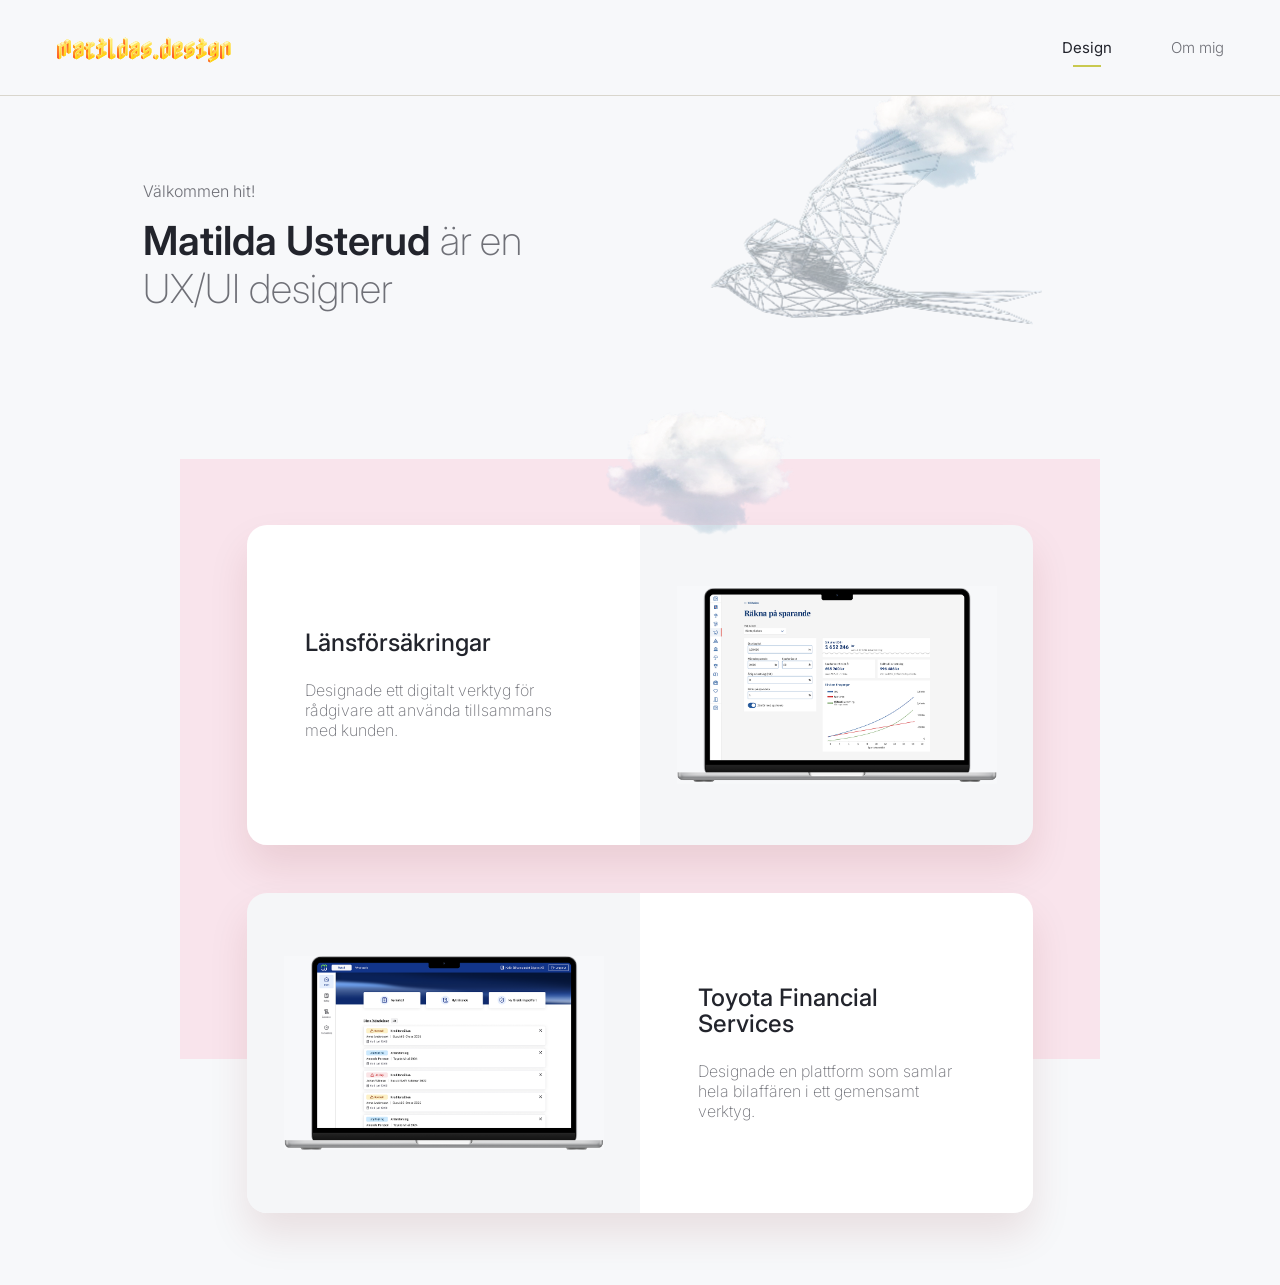
==== index.html @ e9df842f "Ensure consistent logo color in Safari" ====
<!doctype html>
<html lang="sv">
  <head>
    <meta charset="utf-8">
    <meta name="viewport" content="width=device-width, initial-scale=1">
    <title>matildas.design | Portfolio</title>
    <meta name="description" content="Portfolio for Matilda Usterud, produkt designer och obotligt pysslare.">
    <link rel="preconnect" href="https://fonts.googleapis.com">
    <link rel="preconnect" href="https://fonts.gstatic.com" crossorigin>
    <link href="https://fonts.googleapis.com/css2?family=Inter:wght@200;300;400;500;600&family=Nabla&display=swap" rel="stylesheet">
    <link rel="stylesheet" href="styles.css?v=logo-c9c94f-2">
    <script>
      const appleMobile = /iPad|iPhone|iPod/.test(navigator.userAgent);
      const safari = /Safari/.test(navigator.userAgent) && !/(Chrome|Chromium|CriOS|Edg|OPiOS|FxiOS|Android)/.test(navigator.userAgent);
      if (appleMobile || safari) document.documentElement.classList.add("use-bird-fallback");
    </script>
  </head>
  <body>
    <header class="site-header">
      <a class="wordmark" href="index.html" aria-label="matildas.design startsida">matildas.design</a>
      <nav class="site-nav" aria-label="Huvudnavigation">
        <a class="nav-design is-active" href="index.html">Design</a>
        <a class="nav-about" href="om-mig.html">Om mig</a>
      </nav>
    </header>

    <main id="top">
      <section class="hero" aria-labelledby="hero-title">
        <div class="hero-copy">
          <p>Välkommen hit!</p>
          <h1 id="hero-title"><strong>Matilda Usterud</strong> <span>är en<br>UX/UI designer</span></h1>
        </div>

        <div class="hero-portrait hero-bird" aria-label="Animerad flygande wireframe-fågel">
          <img class="hero-bird-cloud" src="assets/cloud.png" alt="" aria-hidden="true">
          <img class="hero-bird-cloud hero-bird-cloud-tertiary" src="assets/cloud.png" alt="" aria-hidden="true">
          <video class="hero-bird-video" autoplay muted loop playsinline preload="auto" aria-hidden="true">
            <source src="assets/video/wireframe-bird-transparent.webm?v=10" type="video/webm">
          </video>
          <canvas class="hero-bird-safari-canvas" width="480" height="270" aria-hidden="true"></canvas>
        </div>
      </section>

      <section class="design" id="design" aria-label="Designcase">
        <div class="design-backdrop" aria-hidden="true"></div>
        <img class="design-cloud-secondary" src="assets/cloud.png" alt="" aria-hidden="true">

        <a class="project-card" href="lansforsakringar.html" aria-label="Öppna case: Länsförsäkringar">
          <div class="project-copy">
            <h2>Länsförsäkringar</h2>
            <p>Designade ett digitalt verktyg för rådgivare att använda tillsammans med kunden.</p>
          </div>
          <div class="project-media">
            <img src="assets/lf-laptop-3x.png" alt="Laptop med gränssnitt för Länsförsäkringar">
          </div>
        </a>

        <a class="project-card project-card-reverse" href="toyota-financial-services.html" aria-label="Öppna case: Toyota Financial Services">
          <div class="project-media">
            <img src="assets/toyota-laptop-3x.png" alt="Laptop med gränssnitt för Toyota Financial Services">
          </div>
          <div class="project-copy">
            <h2>Toyota Financial Services</h2>
            <p>Designade en plattform som samlar hela bilaffären i ett gemensamt verktyg.</p>
          </div>
        </a>
      </section>

    </main>

    <script>
      if (document.documentElement.classList.contains("use-bird-fallback")) {
        const video = document.querySelector(".hero-bird-video");
        const canvas = document.querySelector(".hero-bird-safari-canvas");
        const context = canvas.getContext("2d", { willReadFrequently: true });
        let started = false;

        const resizeCanvas = () => {
          const pixelRatio = Math.min(window.devicePixelRatio || 1, 2);
          const width = Math.round(canvas.clientWidth * pixelRatio);
          const height = Math.round(canvas.clientHeight * pixelRatio);

          if (canvas.width !== width || canvas.height !== height) {
            canvas.width = width;
            canvas.height = height;
          }

          context.imageSmoothingEnabled = true;
          context.imageSmoothingQuality = "high";
        };

        resizeCanvas();
        new ResizeObserver(resizeCanvas).observe(canvas);

        const renderBird = () => {
          if (video.readyState >= 2) {
            context.clearRect(0, 0, canvas.width, canvas.height);
            context.drawImage(video, 0, 0, canvas.width, canvas.height);
            const frame = context.getImageData(0, 0, canvas.width, canvas.height);
            const pixels = frame.data;

            for (let index = 0; index < pixels.length; index += 4) {
              const brightness = Math.max(pixels[index], pixels[index + 1], pixels[index + 2]);
              const keyedAlpha = Math.max(0, Math.min(255, (brightness - 145) * 4));
              pixels[index + 3] = Math.min(pixels[index + 3], keyedAlpha);
            }

            context.putImageData(frame, 0, 0);
          }

          if ("requestVideoFrameCallback" in video) {
            video.requestVideoFrameCallback(renderBird);
          } else {
            requestAnimationFrame(renderBird);
          }
        };

        const startBird = () => {
          if (started) return;
          started = true;
          video.play().catch(() => {});
          renderBird();
        };

        if (video.readyState >= 2) {
          startBird();
        } else {
          video.addEventListener("loadeddata", startBird, { once: true });
        }
      }
    </script>

  </body>
</html>
---- styles.css ----
:root {
  --background: #f7f8fa;
  --text: #22242c;
  --muted: #6f7077;
  --accent: #c9c94f;
  --blue: #dee5fa;
  --warm: #d9d6cd;
  --surface: #ffffff;
  --panel: #f9e4ec;
  --soft: #f5f6f8;
  --line: #d9d6cd;
  --shadow: 0 22px 40px rgba(109, 5, 0, 0.1);
}

@font-palette-values --logo {
  font-family: "Nabla";
  override-colors:
    0 #c9c94f,
    1 #c9c94f,
    2 #c9c94f,
    3 #c9c94f,
    4 #c9c94f,
    5 #c9c94f,
    6 #c9c94f,
    7 #c9c94f,
    8 #c9c94f,
    9 #c9c94f;
}

* {
  box-sizing: border-box;
}

html {
  scroll-behavior: smooth;
}

body {
  margin: 0;
  overflow-x: clip;
  background: var(--background);
  color: var(--text);
  font-family: Inter, ui-sans-serif, system-ui, -apple-system, BlinkMacSystemFont, "Segoe UI", sans-serif;
}

a {
  color: inherit;
  text-decoration: none;
}

img {
  display: block;
  max-width: 100%;
}

.site-header {
  position: sticky;
  top: 0;
  z-index: 10;
  display: flex;
  height: 96px;
  min-height: 96px;
  align-items: center;
  justify-content: space-between;
  gap: 32px;
  padding: 26px clamp(24px, 4.4vw, 70px);
  border-bottom: 1px solid var(--line);
  background: var(--background);
}

.wordmark {
  color: #c9c94f;
  -webkit-text-fill-color: #c9c94f;
  display: inline-flex;
  align-items: center;
  font-family: "Nabla", system-ui, sans-serif;
  font-size: 24px;
  font-palette: monochrome;
  line-height: 40px;
  white-space: nowrap;
}

.site-nav {
  display: flex;
  align-items: center;
  gap: clamp(28px, 4.6vw, 70px);
  color: var(--muted);
  font-size: 15px;
  font-weight: 300;
}

.site-nav a {
  position: relative;
  padding: 12px 0;
}

.site-nav a.is-active {
  color: #22242c;
  font-weight: 400;
}

.site-nav a.is-active::after {
  position: absolute;
  right: 22%;
  bottom: 2px;
  left: 22%;
  height: 2px;
  background: var(--accent);
  content: "";
}

.hero {
  position: relative;
  z-index: 2;
  display: grid;
  width: min(calc(100% - 110px), 995px);
  min-height: 461px;
  grid-template-columns: 435px 480px;
  gap: 80px;
  align-items: start;
  justify-content: center;
  margin: 0 auto;
  padding: 0;
}

.hero-copy {
  padding-top: 85px;
}

.hero-copy p {
  margin: 0 0 16px;
  color: var(--muted);
  font-size: 16px;
  font-weight: 300;
}

.hero h1 {
  max-width: 488px;
  margin: 0;
  color: var(--muted);
  font-size: 40px;
  font-weight: 300;
  letter-spacing: 0;
  line-height: 48px;
}

.hero h1 strong {
  color: #22242c;
  font-weight: 600;
}

.hero h1 span {
  font-weight: 200;
}

.hero-portrait {
  position: relative;
  z-index: 3;
  width: 370px;
  height: 461px;
  align-self: start;
  justify-self: end;
  background: transparent;
  overflow: visible;
  transform: translateY(12px);
}

.hero-portrait::before {
  position: absolute;
  right: max(180px, calc((100% - 1076px) / 2));
  bottom: 0;
  width: 350px;
  height: 405px;
  background: var(--blue);
  content: "";
}

.hero-portrait img {
  position: absolute;
  z-index: 1;
  right: 0;
  bottom: 0;
  width: 370px;
  max-width: none;
  transform: none;
  image-rendering: auto;
}

.hero-portrait .hero-sparkle-gif {
  position: absolute;
  z-index: 2;
  top: 8px;
  right: -34px;
  bottom: auto;
  left: auto;
  width: 118px;
  height: 118px;
  object-fit: contain;
  pointer-events: none;
}

.hero-bird {
  width: 480px;
  height: 270px;
  align-self: start;
  justify-self: end;
  margin-top: 60px;
  overflow: visible;
  transform: none;
}

.hero-bird::before {
  content: none;
}

.hero-portrait .hero-bird-cloud {
  position: absolute;
  z-index: 2;
  top: -72px;
  right: 68px;
  bottom: auto;
  width: 260px;
  max-width: none;
  opacity: 1;
  transform: translate(2px, -48px) scale(0.91);
  transform-origin: center;
  pointer-events: none;
}

.hero-portrait .hero-bird-cloud-tertiary {
  top: -8px;
  right: 245px;
  width: 180px;
  opacity: 0.88;
  transform: translate(-96px, 250px) scale(1.52);
}

.hero-bird-video {
  position: absolute;
  z-index: 1;
  inset: 0;
  display: block;
  width: 100%;
  height: 100%;
  object-fit: contain;
  filter: contrast(1.08);
  transform: translate(-47px, 2px) scale(1.21);
  transform-origin: center;
  pointer-events: none;
}

.use-bird-fallback .hero-bird-video {
  opacity: 0;
}

.hero-bird-safari-canvas {
  position: absolute;
  z-index: 1;
  inset: 0;
  display: none;
  width: 100%;
  height: 100%;
  object-fit: contain;
  image-rendering: auto;
  transform: translate(-47px, 2px) scale(1.21);
  transform-origin: center;
  pointer-events: none;
}

.use-bird-fallback .hero-bird-safari-canvas {
  display: block;
}

.design {
  position: relative;
  z-index: 1;
  display: grid;
  gap: 48px;
  justify-items: center;
  margin-top: -98px;
  padding: 66px clamp(20px, 8vw, 120px) 72px;
  overflow: hidden;
}

.design-backdrop {
  position: absolute;
  z-index: 0;
  top: 0;
  width: min(calc(100% - 360px), 1076px);
  height: 600px;
  background: var(--panel);
}

.design-cloud-secondary {
  position: absolute;
  z-index: 2;
  top: -76px;
  right: 0;
  width: 378px;
  max-width: none;
  opacity: 1;
  transform: scaleX(-1);
  transform-origin: right center;
  pointer-events: none;
}

.project-card {
  position: relative;
  z-index: 1;
  display: grid;
  width: min(100%, 786px);
  height: 320px;
  min-height: 320px;
  grid-template-columns: 1fr 1fr;
  overflow: hidden;
  border-radius: 20px;
  background: linear-gradient(90deg, var(--surface) 0 50%, var(--soft) 50% 100%);
  box-shadow: var(--shadow);
}

.project-card-reverse {
  background: linear-gradient(90deg, var(--soft) 0 50%, var(--surface) 50% 100%);
}

.project-copy {
  display: grid;
  align-content: center;
  padding: clamp(36px, 5vw, 58px);
}

.project-copy h2 {
  margin: 0 0 24px;
  color: var(--text);
  font-size: 24px;
  font-weight: 500;
  letter-spacing: 0;
  line-height: 1.08;
}

.project-copy p {
  max-width: 365px;
  margin: 0;
  color: var(--muted);
  font-size: 16px;
  font-weight: 200;
  line-height: 20px;
}

.project-media {
  display: grid;
  place-items: center;
  padding: 24px;
}

.project-media img {
  width: min(100%, 320px);
  image-rendering: auto;
}

.project-card-reverse .project-media img {
  width: min(100%, 320px);
}

.about {
  display: grid;
  justify-items: center;
  padding: 40px clamp(20px, 8vw, 120px) 64px;
}

.about-visual {
  position: relative;
  z-index: 2;
  width: min(100%, 548px);
  height: 417px;
  overflow: hidden;
  background: var(--blue);
  isolation: isolate;
}

.about-pattern {
  position: absolute;
  z-index: 1;
  inset: 0;
  width: 100%;
  height: 100%;
  object-fit: cover;
  opacity: 1;
}

.about-person {
  position: absolute;
  z-index: 2;
  right: -30px;
  bottom: 0;
  width: 335px;
  max-width: none;
}

.about-panel {
  width: min(calc(100% - 40px), 1076px);
  margin-top: -126px;
  padding: 158px 0 70px;
  background: var(--panel);
}

.about-panel h1 {
  width: min(100% - 48px, 548px);
  margin: 0 auto 64px;
  color: #22242c;
  font-size: 36px;
  font-weight: 300;
  line-height: 44px;
  text-align: center;
}

.about-list {
  display: grid;
  width: min(100% - 48px, 548px);
  min-height: 593px;
  gap: 44px;
  margin: 0 auto;
}

.about-item h2 {
  margin: 0 0 14px;
  color: #22242c;
  font-size: 20px;
  font-weight: 300;
  line-height: 28px;
}

.about-item p {
  margin: 0;
  color: #6f7077;
  font-size: 16px;
  font-weight: 200;
  line-height: 19px;
}

.about-talk-page {
  position: relative;
  min-height: calc(100vh - 96px);
  align-items: start;
  padding: 56px clamp(20px, 8vw, 120px) 80px;
}

.about-talk-decoration {
  position: absolute;
  z-index: 2;
  display: block;
  max-width: none;
  pointer-events: none;
}

.about-talk-portrait {
  bottom: -112px;
  left: 0;
  width: 520px;
}

.about-talk-page .about-panel {
  position: relative;
  isolation: isolate;
  width: min(calc(100% - 40px), 760px);
  margin-top: 0;
  padding: 0;
  background: transparent;
}

.about-talk-page .about-panel h1 {
  position: relative;
  z-index: 1;
  width: min(100% - 48px, 548px);
  margin-bottom: 64px;
  font-size: 32px;
  font-weight: 300;
  line-height: 40px;
  text-align: center;
}

.about-talk-page .about-list {
  position: relative;
  z-index: 1;
  min-height: 0;
  gap: 42px;
}

.recommendations {
  position: relative;
  display: grid;
  justify-items: center;
  margin-top: 0;
  padding: 72px clamp(20px, 8vw, 120px) 96px;
  background: var(--blue);
  overflow: hidden;
}

.recommendations::after {
  content: none;
}

.recommendations-inner {
  position: relative;
  z-index: 1;
  width: min(100%, 760px);
}

.recommendations h2 {
  width: min(100% - 48px, 548px);
  margin: 0 auto 32px;
  color: #22242c;
  font-size: 24px;
  font-weight: 300;
  line-height: 32px;
  text-align: center;
}

.recommendation-list {
  display: grid;
  width: min(100% - 48px, 548px);
  gap: 16px;
  margin: 0 auto;
}

.recommendation-card {
  margin: 0;
  padding: 24px;
  border: 1px solid rgba(217, 214, 205, 0.72);
  border-radius: 8px;
  background: var(--surface);
}

.recommendation-card blockquote {
  margin: 0 0 18px;
}

.recommendation-card blockquote p {
  margin: 0 0 12px;
  color: #414249;
  font-size: 15px;
  font-weight: 300;
  line-height: 22px;
}

.recommendation-card blockquote p:last-child {
  margin-bottom: 0;
}

.recommendation-preview {
  display: -webkit-box;
  overflow: hidden;
  -webkit-box-orient: vertical;
  -webkit-line-clamp: 6;
}

.recommendation-collapsible:has(.recommendation-more[open]) .recommendation-preview {
  display: none;
}

.recommendation-more summary {
  width: max-content;
  margin-top: -5px;
  color: #6f7077;
  cursor: pointer;
  font-size: 14px;
  font-weight: 400;
  line-height: 22px;
  list-style: none;
}

.recommendation-more summary::-webkit-details-marker {
  display: none;
}

.recommendation-more summary:hover,
.recommendation-more summary:focus-visible {
  color: #22242c;
}

.recommendation-more summary:focus-visible {
  outline: 2px solid var(--accent);
  outline-offset: 3px;
}

.recommendation-more[open] summary {
  margin-bottom: 12px;
}

.recommendation-more[open] summary {
  order: 2;
  margin-top: 12px;
  margin-bottom: 0;
}

.recommendation-more[open] {
  display: flex;
  flex-direction: column;
}

.recommendation-more .less-label {
  display: none;
}

.recommendation-more[open] .more-label {
  display: none;
}

.recommendation-more[open] .less-label {
  display: inline;
}

.recommendation-card figcaption {
  display: grid;
  gap: 2px;
}

.recommendation-card figcaption strong {
  color: #22242c;
  font-size: 15px;
  font-weight: 600;
  line-height: 21px;
}

.recommendation-card figcaption span {
  color: #8b8c93;
  font-size: 13px;
  font-weight: 300;
  line-height: 18px;
}

.linkedin-cta {
  display: grid;
  min-height: 72px;
  grid-template-columns: auto 1fr auto;
  gap: 16px;
  align-items: center;
  margin-top: 24px;
  padding: 14px 20px;
  border: 1px solid rgba(217, 214, 205, 0.72);
  border-radius: 8px;
  background: var(--surface);
  color: #22242c;
  font-size: 17px;
  font-weight: 300;
  line-height: 24px;
  transition: transform 160ms ease, box-shadow 160ms ease;
}

.linkedin-cta:hover {
  box-shadow: 0 12px 28px rgba(34, 36, 44, 0.08);
  transform: translateY(-2px);
}

.linkedin-cta:focus-visible {
  outline: 2px solid var(--accent);
  outline-offset: 3px;
}

.linkedin-cta-icon {
  display: grid;
  width: 42px;
  height: 42px;
  place-items: center;
  border-radius: 50%;
  background: var(--panel);
  color: var(--accent);
  font-size: 18px;
  font-weight: 600;
  line-height: 1;
}

.linkedin-cta-arrow {
  color: #6f7077;
  font-size: 28px;
  font-weight: 300;
}

.lf-case-hero {
  position: relative;
  display: grid;
  min-height: 590px;
  place-items: center;
  overflow: hidden;
  background-color: var(--blue);
  background-image: url("assets/about-pattern.png");
  background-repeat: repeat;
  background-size: 548px 417px;
}

.lf-case-pattern {
  display: none;
}

.lf-case-images {
  position: relative;
  width: min(100% - 48px, 900px);
  height: 442px;
}

.lf-case-images img {
  position: absolute;
  display: block;
}

.lf-frame-one {
  left: 0;
  top: 0;
  width: 590px;
}

.lf-frame-two {
  right: 0;
  bottom: 0;
  width: 478px;
}

.lf-case-copy {
  width: min(100% - 48px, 786px);
  margin: 0 auto;
  padding: 58px 0 88px;
}

.lf-case-copy h1,
.lf-case-copy p {
  max-width: 548px;
  margin-right: auto;
  margin-left: auto;
}

.lf-case-copy h1 {
  margin: 0 0 24px;
  margin-right: auto;
  margin-left: auto;
  color: #22242c;
  font-size: 40px;
  font-weight: 600;
  line-height: 48px;
}

.lf-case-lead {
  margin: 0 0 36px;
  margin-right: auto;
  margin-left: auto;
  color: #6f7077;
  font-size: 24px;
  font-weight: 300;
  line-height: 30px;
}

.lf-case-copy p:not(.lf-case-lead) {
  margin: 0 0 32px;
  margin-right: auto;
  margin-left: auto;
  color: #22242c;
  font-size: 16px;
  font-weight: 300;
  line-height: 24px;
}

.lf-case-copy p:last-child {
  margin-bottom: 0;
}

.lf-problem {
  padding: 0 0 112px;
}

.lf-problem-copy {
  width: min(100% - 48px, 786px);
  margin: 0 auto;
}

.lf-problem-copy h2,
.lf-problem-copy h3,
.lf-problem-copy p {
  max-width: 548px;
}

.lf-problem h2 {
  margin: 0 auto 20px;
  color: #22242c;
  font-size: 32px;
  font-weight: 600;
  line-height: 40px;
}

.lf-problem-lead {
  margin: 0 auto 32px;
  color: #6f7077;
  font-size: 20px;
  font-weight: 300;
  line-height: 26px;
}

.lf-problem p:not(.lf-problem-lead) {
  margin: 0 auto 32px;
  color: #22242c;
  font-size: 16px;
  font-weight: 300;
  line-height: 24px;
}

.lf-problem h3 {
  margin: 0 auto 12px;
  color: #22242c;
  font-size: 16px;
  font-weight: 600;
  line-height: 24px;
}

.lf-problem h3 + p {
  margin-bottom: 32px;
}

.lf-problem-image {
  width: min(100% - 48px, 786px);
  margin: 56px auto 0;
}

.lf-research {
  padding: 0 0 104px;
}

.lf-research-copy {
  width: min(100% - 48px, 786px);
  margin: 0 auto;
}

.lf-research-copy h2,
.lf-research-copy h3,
.lf-research-copy h4,
.lf-research-copy p {
  max-width: 548px;
  margin-right: auto;
  margin-left: auto;
}

.lf-research h2 {
  margin-top: 0;
  margin-bottom: 20px;
  color: #22242c;
  font-size: 32px;
  font-weight: 600;
  line-height: 40px;
}

.lf-research h2:not(:first-child) {
  margin-top: 112px;
}

.lf-section-lead {
  margin-top: 0;
  margin-bottom: 32px;
  color: #6f7077;
  font-size: 20px;
  font-weight: 300;
  line-height: 26px;
}

.lf-research p:not(.lf-section-lead) {
  margin-top: 0;
  margin-bottom: 32px;
  color: #22242c;
  font-size: 16px;
  font-weight: 300;
  line-height: 24px;
}

.lf-research h3 {
  margin-top: 32px;
  margin-bottom: 20px;
  color: #22242c;
  font-size: 16px;
  font-weight: 600;
  line-height: 24px;
}

.lf-research h4 {
  margin-top: 0;
  margin-bottom: 12px;
  color: #22242c;
  font-size: 16px;
  font-weight: 600;
  line-height: 24px;
}

.lf-research-image {
  width: min(100% - 48px, 786px);
  margin: 56px auto 0;
}

.lf-solution {
  padding: 0 0 112px;
}

.lf-solution-copy {
  width: min(100% - 48px, 786px);
  margin: 0 auto;
}

.lf-solution-copy h2,
.lf-solution-copy h3,
.lf-solution-copy p {
  max-width: 548px;
  margin-right: auto;
  margin-left: auto;
}

.lf-solution h2 {
  margin-top: 0;
  margin-bottom: 20px;
  color: #22242c;
  font-size: 32px;
  font-weight: 600;
  line-height: 40px;
}

.lf-solution h3 {
  margin-top: 56px;
  margin-bottom: 32px;
  color: #22242c;
  font-size: 16px;
  font-weight: 600;
  line-height: 24px;
}

.lf-solution p:not(.lf-section-lead) {
  margin-top: 0;
  margin-bottom: 32px;
  color: #22242c;
  font-size: 16px;
  font-weight: 300;
  line-height: 24px;
}

.lf-solution strong {
  font-weight: 600;
}

.lf-solution-image {
  width: min(100% - 48px, 786px);
  margin: 32px auto 0;
}

.lf-solution-step {
  margin-top: 112px;
}

.lf-solution-step h3 {
  margin-top: 0;
}

.lf-testing {
  padding: 0 0 112px;
}

.lf-testing-copy {
  width: min(100% - 48px, 786px);
  margin: 0 auto;
}

.lf-testing-copy h2,
.lf-testing-copy p {
  max-width: 548px;
  margin-right: auto;
  margin-left: auto;
}

.lf-testing h2 {
  margin-top: 0;
  margin-bottom: 32px;
  color: #22242c;
  font-size: 40px;
  font-weight: 600;
  line-height: 48px;
}

.lf-testing p {
  margin-top: 0;
  margin-bottom: 32px;
  color: #22242c;
  font-size: 16px;
  font-weight: 300;
  line-height: 24px;
}

.lf-testing-image {
  width: min(100% - 48px, 786px);
  margin: 56px auto 0;
}

.lf-result {
  padding: 0 0 112px;
}

.lf-result-copy {
  width: min(100% - 48px, 786px);
  margin: 0 auto;
}

.lf-result-copy h2,
.lf-result-copy p {
  max-width: 548px;
  margin-right: auto;
  margin-left: auto;
}

.lf-result h2 {
  margin-top: 0;
  margin-bottom: 32px;
  color: #22242c;
  font-size: 40px;
  font-weight: 600;
  line-height: 48px;
}

.lf-result p {
  margin-top: 0;
  margin-bottom: 0;
  color: #22242c;
  font-size: 16px;
  font-weight: 300;
  line-height: 24px;
}

.lf-result-image {
  width: min(100% - 48px, 1184px);
  margin: 56px auto 0;
}

.tfs-case-hero {
  position: relative;
  display: grid;
  min-height: 520px;
  place-items: center;
  overflow: hidden;
  background-color: var(--blue);
  isolation: isolate;
}

.tfs-case-hero::before {
  position: absolute;
  z-index: 0;
  inset: 0;
  background-image: url("assets/tfs-pattern.png");
  background-position: center;
  background-repeat: repeat;
  background-size: 960px auto;
  content: "";
  opacity: 0.04;
}

.tfs-case-image {
  position: relative;
  z-index: 1;
  width: min(100% - 48px, 820px);
}

.tfs-case-copy {
  width: min(100% - 48px, 786px);
  margin: 0 auto;
  padding: 58px 0 112px;
}

.tfs-case-copy h1,
.tfs-case-copy p {
  max-width: 548px;
  margin-right: auto;
  margin-left: auto;
}

.tfs-case h1 {
  margin-top: 0;
  margin-bottom: 24px;
  color: #22242c;
  font-size: 40px;
  font-weight: 600;
  line-height: 48px;
}

.tfs-case-lead {
  margin-top: 0;
  margin-bottom: 36px;
  color: #6f7077;
  font-size: 24px;
  font-weight: 300;
  line-height: 30px;
}

.tfs-case-copy p:not(.tfs-case-lead) {
  margin-top: 0;
  margin-bottom: 32px;
  color: #22242c;
  font-size: 16px;
  font-weight: 300;
  line-height: 24px;
}

.tfs-case-copy p:last-child {
  margin-bottom: 0;
}

.tfs-problem {
  padding: 0 0 112px;
}

.tfs-problem-copy {
  width: min(100% - 48px, 786px);
  margin: 0 auto;
}

.tfs-problem-copy h2,
.tfs-problem-copy p {
  max-width: 548px;
  margin-right: auto;
  margin-left: auto;
}

.tfs-problem h2 {
  margin-top: 0;
  margin-bottom: 20px;
  color: #22242c;
  font-size: 32px;
  font-weight: 600;
  line-height: 40px;
}

.tfs-section-lead {
  margin-top: 0;
  margin-bottom: 32px;
  color: #6f7077;
  font-size: 20px;
  font-weight: 300;
  line-height: 26px;
}

.tfs-problem p:not(.tfs-section-lead) {
  margin-top: 0;
  margin-bottom: 32px;
  color: #22242c;
  font-size: 16px;
  font-weight: 300;
  line-height: 24px;
}

.tfs-problem-image {
  width: min(100% - 48px, 786px);
  margin: 56px auto 0;
}

.tfs-challenge {
  padding: 0 0 112px;
}

.tfs-challenge-copy {
  width: min(100% - 48px, 786px);
  margin: 0 auto;
}

.tfs-challenge-copy h2,
.tfs-challenge-copy p {
  max-width: 548px;
  margin-right: auto;
  margin-left: auto;
}

.tfs-challenge h2 {
  margin-top: 0;
  margin-bottom: 20px;
  color: #22242c;
  font-size: 32px;
  font-weight: 600;
  line-height: 40px;
}

.tfs-challenge p:not(.tfs-section-lead) {
  margin-top: 0;
  margin-bottom: 32px;
  color: #22242c;
  font-size: 16px;
  font-weight: 300;
  line-height: 24px;
}

.tfs-challenge p:last-child {
  margin-bottom: 0;
}

.tfs-challenge-image {
  width: min(100% - 48px, 646px);
  margin: 56px auto 0;
}

.tfs-magic {
  padding: 0 0 112px;
}

.tfs-magic-copy {
  width: min(100% - 48px, 786px);
  margin: 0 auto;
}

.tfs-magic-copy h2,
.tfs-magic-copy p {
  max-width: 548px;
  margin-right: auto;
  margin-left: auto;
}

.tfs-magic h2 {
  margin-top: 0;
  margin-bottom: 20px;
  color: #22242c;
  font-size: 32px;
  font-weight: 600;
  line-height: 40px;
}

.tfs-magic p:not(.tfs-section-lead) {
  margin-top: 0;
  margin-bottom: 0;
  color: #22242c;
  font-size: 16px;
  font-weight: 300;
  line-height: 24px;
}

.tfs-magic-image {
  width: min(100% - 48px, 548px);
  margin: 56px auto 0;
}

.tfs-design {
  padding: 0 0 112px;
}

.tfs-design-copy {
  width: min(100% - 48px, 786px);
  margin: 0 auto;
}

.tfs-design-copy h2,
.tfs-design-copy p {
  max-width: 548px;
  margin-right: auto;
  margin-left: auto;
}

.tfs-design h2 {
  margin-top: 0;
  margin-bottom: 20px;
  color: #22242c;
  font-size: 32px;
  font-weight: 600;
  line-height: 40px;
}

.tfs-design p:not(.tfs-section-lead) {
  margin-top: 0;
  margin-bottom: 32px;
  color: #22242c;
  font-size: 16px;
  font-weight: 300;
  line-height: 24px;
}

.tfs-design p:last-child {
  margin-bottom: 0;
}

.tfs-design-images {
  display: grid;
  gap: 56px;
  width: min(100% - 48px, 786px);
  margin: 56px auto 0;
  justify-items: center;
}

.tfs-design-images img {
  display: block;
  max-width: 100%;
  height: auto;
}

.tfs-design-mobile-image {
  width: min(100%, 548px);
}

.tfs-system {
  padding: 0 0 112px;
}

.tfs-system-copy {
  width: min(100% - 48px, 786px);
  margin: 0 auto;
}

.tfs-system-copy h2,
.tfs-system-copy p {
  max-width: 548px;
  margin-right: auto;
  margin-left: auto;
}

.tfs-system h2 {
  margin-top: 0;
  margin-bottom: 20px;
  color: #22242c;
  font-size: 32px;
  font-weight: 600;
  line-height: 40px;
}

.tfs-system p:not(.tfs-section-lead) {
  margin-top: 0;
  margin-bottom: 32px;
  color: #22242c;
  font-size: 16px;
  font-weight: 300;
  line-height: 24px;
}

.tfs-system p:last-child {
  margin-bottom: 0;
}

.tfs-system-images {
  display: grid;
  gap: 56px;
  width: min(100% - 48px, 786px);
  margin: 56px auto 0;
  justify-items: center;
}

.tfs-system-images img {
  display: block;
  max-width: 100%;
  height: auto;
}

.tfs-variables-image {
  width: min(100%, 556px);
}

.tfs-design-system-image {
  width: min(100%, 582px);
}

.tfs-result {
  padding: 0 0 112px;
}

.tfs-result-copy {
  width: min(100% - 48px, 786px);
  margin: 0 auto;
}

.tfs-result-copy h2,
.tfs-result-copy p {
  max-width: 548px;
  margin-right: auto;
  margin-left: auto;
}

.tfs-result h2 {
  margin-top: 0;
  margin-bottom: 36px;
  color: #22242c;
  font-size: 36px;
  font-weight: 600;
  line-height: 44px;
}

.tfs-result p {
  margin-top: 0;
  margin-bottom: 32px;
  color: #22242c;
  font-size: 16px;
  font-weight: 300;
  line-height: 24px;
}

.tfs-result p:last-child {
  margin-bottom: 0;
}

.tfs-result-image {
  display: block;
  width: min(100% - 48px, 1184px);
  margin: 56px auto 0;
}

@media (max-width: 920px) {
  .hero {
    width: min(100% - 44px, 656px);
    min-height: auto;
    grid-template-columns: minmax(0, 390px) 250px;
    gap: 16px;
    padding-top: 52px;
  }

  .hero-copy {
    justify-self: center;
    width: min(100%, 560px);
    padding-top: 0;
  }

  .hero-portrait {
    width: 370px;
    max-width: 100%;
    height: 461px;
    transform: none;
  }

  .hero-bird {
    width: 250px;
    height: 141px;
    justify-self: end;
    margin-top: 32px;
    margin-bottom: 0;
    transform: none;
  }

  .hero-portrait .hero-bird-cloud {
    top: -45px;
    right: 34px;
    width: 165px;
  }

  .hero-portrait .hero-bird-cloud-tertiary {
    top: 0;
    right: 190px;
    width: 105px;
  }

  .hero-portrait img {
    width: 370px;
    max-width: 100%;
    transform: none;
  }

  .design {
    padding-top: 66px;
  }

  .design-backdrop {
    height: 600px;
  }

  .design-cloud-secondary {
    top: -58px;
    width: 250px;
  }

  .project-card,
  .project-card-reverse {
    grid-template-columns: 1fr;
    background: var(--surface);
  }

  .project-card-reverse .project-media {
    order: 2;
  }

  .about {
    padding-top: 64px;
  }

  .about-talk-portrait {
    bottom: -42px;
    left: 0;
    width: 175px;
  }

  .lf-case-hero {
    min-height: 420px;
  }

  .tfs-case-hero {
    min-height: 420px;
  }

  .lf-case-images {
    height: 276px;
  }

  .lf-frame-one {
    width: 360px;
  }

  .lf-frame-two {
    width: 330px;
  }

  .lf-problem-image {
    width: min(100% - 48px, 960px);
  }

  .lf-research-image {
    width: min(100% - 48px, 960px);
  }

  .lf-solution-image {
    width: min(100% - 48px, 960px);
  }

  .lf-testing-image {
    width: min(100% - 48px, 960px);
  }

  .lf-result-image {
    width: min(100% - 48px, 1184px);
  }

  .tfs-problem-image {
    width: min(100% - 48px, 960px);
  }

  .tfs-challenge-image {
    width: min(100% - 48px, 646px);
  }

  .tfs-magic-image {
    width: min(100% - 48px, 548px);
  }

  .tfs-design-images {
    width: min(100% - 48px, 960px);
  }

  .tfs-system-images {
    width: min(100% - 48px, 960px);
  }

  .tfs-result-image {
    width: min(100% - 48px, 1184px);
  }
}

@media (max-width: 620px) {
  .site-header {
    min-height: auto;
    align-items: center;
    flex-direction: row;
    gap: 14px;
    padding: 16px;
  }

  .wordmark {
    font-size: 19px;
    line-height: 32px;
  }

  .site-nav {
    width: auto;
    gap: 18px;
    font-size: 14px;
  }

  .hero {
    width: 100%;
    grid-template-columns: 1fr;
    gap: 8px;
    padding: 38px 20px 24px;
  }

  .hero h1 {
    font-size: 34px;
    line-height: 41px;
  }

  .hero-portrait {
    width: 100%;
    height: 220px;
  }

  .hero-portrait img {
    transform: none;
  }

  .hero-bird {
    width: min(100%, 350px);
    height: 210px;
    justify-self: center;
    margin-top: 4px;
  }

  .hero-bird-video {
    transform: translate(-12px, 0) scale(1.08);
  }

  .hero-bird-safari-canvas {
    transform: translate(-12px, 0) scale(1.08);
  }

  .hero-portrait .hero-bird-cloud {
    top: -22px;
    right: 22px;
    width: 145px;
    transform: translate(0, -18px) scale(0.86);
  }

  .hero-portrait .hero-bird-cloud-tertiary {
    top: 24px;
    right: auto;
    left: -8px;
    width: 100px;
    transform: translate(0, 112px) scale(1.1);
  }

  .about-talk-portrait {
    display: block;
    bottom: -36px;
    left: 0;
    width: 150px;
  }

  .design {
    gap: 48px;
    margin-top: 0;
    padding: 48px 16px 44px;
  }

  .design-backdrop {
    width: 100%;
  }

  .project-card {
    height: auto;
    min-height: auto;
    border-radius: 16px;
  }

  .project-copy,
  .project-media {
    padding: 28px 22px;
  }

  .project-copy h2 {
    overflow-wrap: anywhere;
    font-size: 22px;
  }

  .project-media {
    min-height: 210px;
  }

  .about {
    padding: 44px 0;
  }

  .about-visual {
    width: min(100% - 44px, 548px);
    height: 417px;
  }

  .about-person {
    right: -82px;
    width: 390px;
  }

  .about-panel {
    width: 100%;
    margin-top: -120px;
    padding-top: 164px;
  }

  .about-panel h1 {
    margin-bottom: 52px;
    font-size: 32px;
    line-height: 40px;
  }

  .about-talk-page {
    padding: 44px 0 96px;
  }

  .about-talk-page .about-panel {
    width: min(100% - 32px, 548px);
    margin-top: 0;
    padding: 0;
  }

  .about-talk-page .about-panel h1,
  .about-talk-page .about-list {
    width: min(100% - 42px, 548px);
  }

  .about-talk-page .about-panel h1 {
    margin-bottom: 40px;
    font-size: 28px;
    line-height: 36px;
  }

  .about-talk-page .about-list {
    gap: 36px;
  }

  .recommendations {
    margin-top: 0;
    padding: 64px 0 72px;
  }

  .recommendations h2,
  .recommendation-list {
    width: min(100% - 42px, 548px);
  }

  .recommendations h2 {
    font-size: 22px;
    line-height: 30px;
  }

  .recommendation-card {
    padding: 20px;
  }

  .lf-case-hero {
    min-height: 330px;
  }

  .lf-case-images {
    width: min(100% - 36px, 360px);
    height: 220px;
  }

  .lf-frame-one {
    width: 250px;
  }

  .lf-frame-two {
    width: 230px;
  }

  .lf-case-copy {
    padding: 42px 0 64px;
  }

  .lf-case-copy h1 {
    font-size: 32px;
    line-height: 40px;
  }

  .lf-case-lead {
    font-size: 20px;
    line-height: 26px;
  }

  .tfs-case-hero {
    min-height: 330px;
  }

  .tfs-case-copy {
    padding: 42px 0 64px;
  }

  .tfs-case h1 {
    font-size: 32px;
    line-height: 40px;
  }

  .tfs-case-lead {
    font-size: 20px;
    line-height: 26px;
  }

  .tfs-problem {
    padding-bottom: 64px;
  }

  .tfs-problem h2 {
    font-size: 32px;
    line-height: 40px;
  }

  .tfs-section-lead {
    font-size: 20px;
    line-height: 26px;
  }

  .tfs-problem-image {
    width: 100%;
    margin-top: 56px;
  }

  .tfs-challenge {
    padding-bottom: 64px;
  }

  .tfs-challenge h2 {
    font-size: 32px;
    line-height: 40px;
  }

  .tfs-challenge-image {
    width: 100%;
    margin-top: 56px;
  }

  .tfs-magic {
    padding-bottom: 64px;
  }

  .tfs-magic h2 {
    font-size: 32px;
    line-height: 40px;
  }

  .tfs-magic-image {
    width: 100%;
    margin-top: 56px;
  }

  .tfs-design {
    padding-bottom: 64px;
  }

  .tfs-design h2 {
    font-size: 32px;
    line-height: 40px;
  }

  .tfs-design-images {
    width: 100%;
    margin-top: 56px;
  }

  .tfs-system {
    padding-bottom: 64px;
  }

  .tfs-system h2 {
    font-size: 32px;
    line-height: 40px;
  }

  .tfs-system-images {
    width: 100%;
    margin-top: 56px;
  }

  .tfs-result {
    padding-bottom: 64px;
  }

  .tfs-result h2 {
    font-size: 32px;
    line-height: 40px;
  }

  .tfs-result-image {
    width: 100%;
    margin-top: 56px;
  }

  .lf-problem {
    padding-bottom: 64px;
  }

  .lf-problem h2 {
    font-size: 32px;
    line-height: 40px;
  }

  .lf-problem-lead {
    margin-bottom: 36px;
    font-size: 20px;
    line-height: 26px;
  }

  .lf-problem-image {
    width: 100%;
    margin-top: 56px;
  }

  .lf-research {
    padding-bottom: 64px;
  }

  .lf-research h2 {
    font-size: 32px;
    line-height: 40px;
  }

  .lf-research h2:not(:first-child) {
    margin-top: 72px;
  }

  .lf-section-lead {
    font-size: 20px;
    line-height: 26px;
  }

  .lf-research-image {
    width: 100%;
    margin-top: 56px;
  }

  .lf-solution {
    padding-bottom: 64px;
  }

  .lf-solution h2 {
    font-size: 32px;
    line-height: 40px;
  }

  .lf-solution-step {
    margin-top: 72px;
  }

  .lf-solution-image {
    width: 100%;
    margin-top: 32px;
  }

  .lf-testing {
    padding-bottom: 64px;
  }

  .lf-testing h2 {
    font-size: 32px;
    line-height: 40px;
  }

  .lf-testing-image {
    width: 100%;
    margin-top: 56px;
  }

  .lf-result {
    padding-bottom: 64px;
  }

  .lf-result h2 {
    font-size: 32px;
    line-height: 40px;
  }

  .lf-result-image {
    width: 100%;
    margin-top: 56px;
  }
}
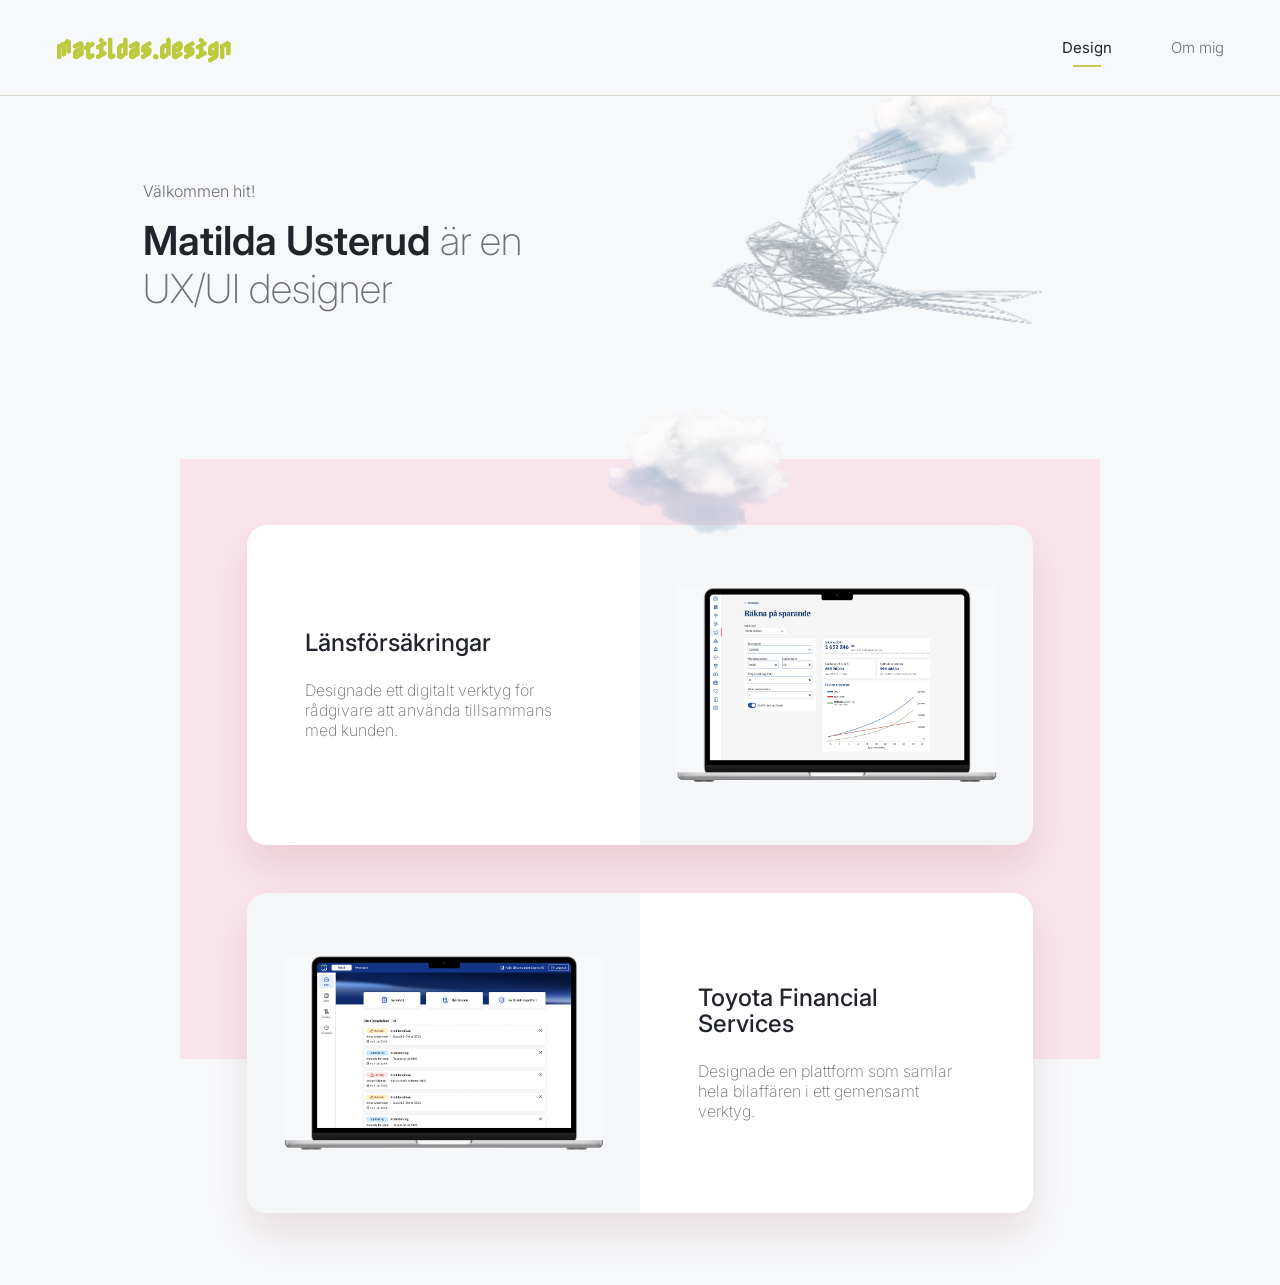
==== commit 93c67f47: "Force logo accent color in Safari" ====
--- a/index.html
+++ b/index.html
@@ -8,7 +8,7 @@
     <link rel="preconnect" href="https://fonts.googleapis.com">
     <link rel="preconnect" href="https://fonts.gstatic.com" crossorigin>
     <link href="https://fonts.googleapis.com/css2?family=Inter:wght@200;300;400;500;600&family=Nabla&display=swap" rel="stylesheet">
-    <link rel="stylesheet" href="styles.css?v=logo-c9c94f-2">
+    <link rel="stylesheet" href="styles.css?v=logo-c9c94f-safari">
     <script>
       const appleMobile = /iPad|iPhone|iPod/.test(navigator.userAgent);
       const safari = /Safari/.test(navigator.userAgent) && !/(Chrome|Chromium|CriOS|Edg|OPiOS|FxiOS|Android)/.test(navigator.userAgent);
--- a/styles.css
+++ b/styles.css
@@ -71,6 +71,7 @@
 .wordmark {
   color: #c9c94f;
   -webkit-text-fill-color: #c9c94f;
+  filter: brightness(0) saturate(100%) invert(79%) sepia(32%) saturate(854%) hue-rotate(18deg) brightness(95%) contrast(88%);
   display: inline-flex;
   align-items: center;
   font-family: "Nabla", system-ui, sans-serif;
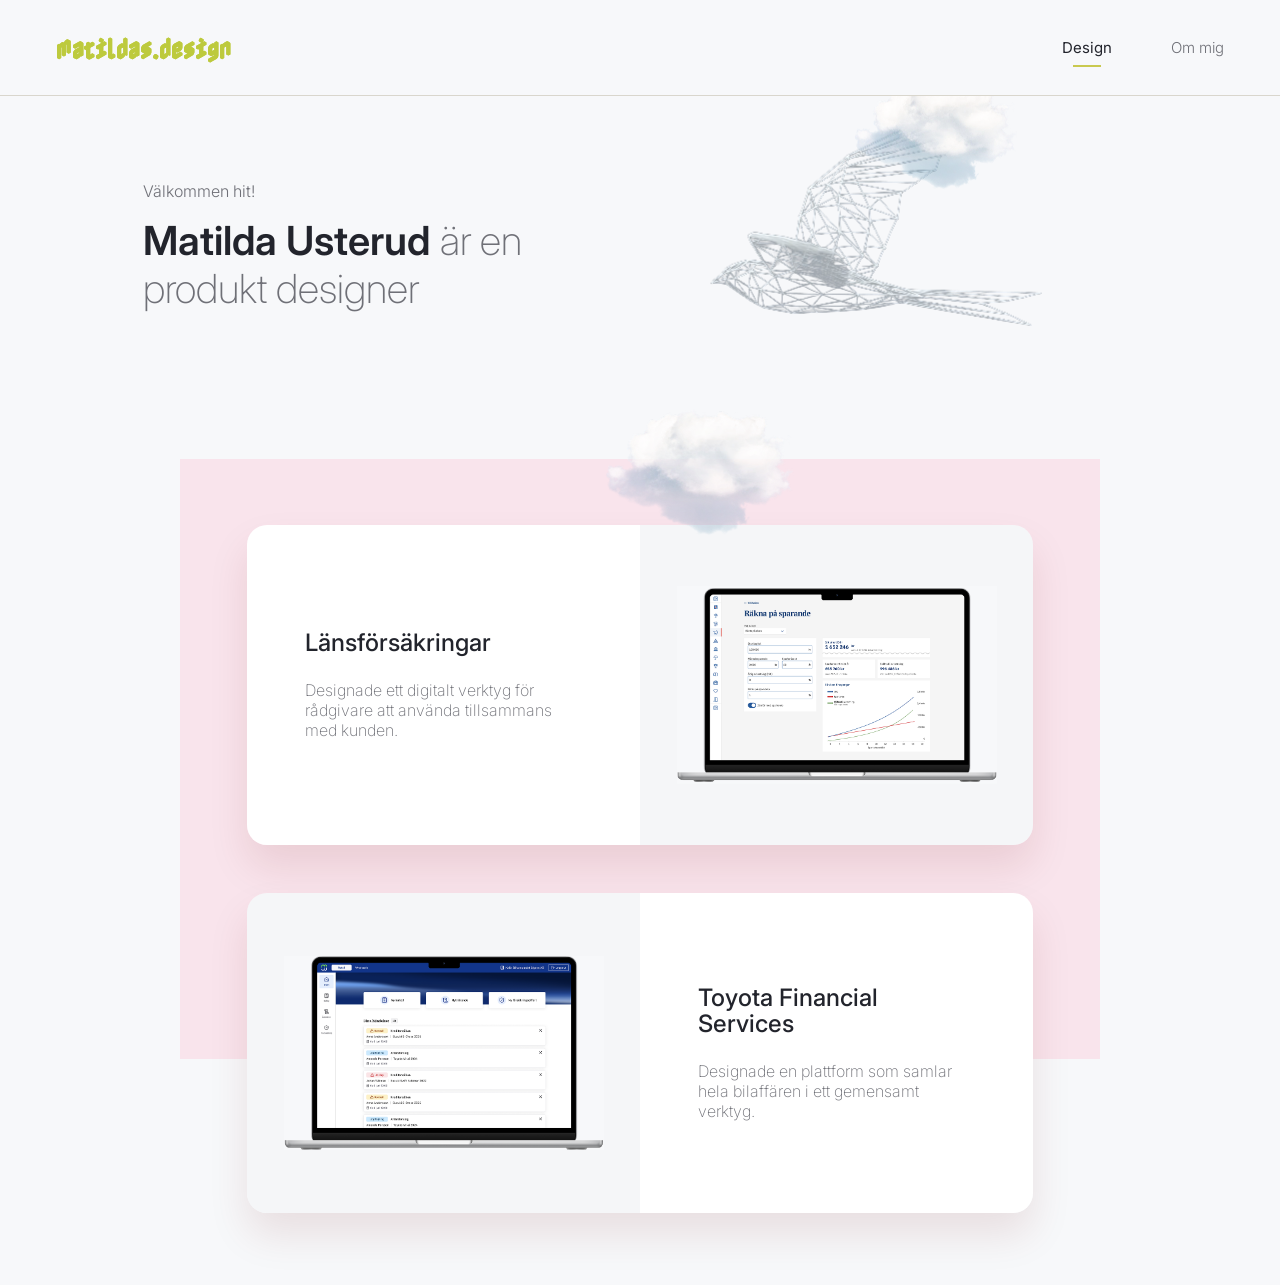
==== commit a43136f5: "Update homepage title" ====
--- a/index.html
+++ b/index.html
@@ -28,7 +28,7 @@
       <section class="hero" aria-labelledby="hero-title">
         <div class="hero-copy">
           <p>Välkommen hit!</p>
-          <h1 id="hero-title"><strong>Matilda Usterud</strong> <span>är en<br>UX/UI designer</span></h1>
+          <h1 id="hero-title"><strong>Matilda Usterud</strong> <span>är en<br>produkt designer</span></h1>
         </div>
 
         <div class="hero-portrait hero-bird" aria-label="Animerad flygande wireframe-fågel">
--- a/styles.css
+++ b/styles.css
@@ -1554,7 +1554,7 @@
 
   .site-nav {
     width: auto;
-    gap: 18px;
+    gap: 32px;
     font-size: 14px;
   }
 
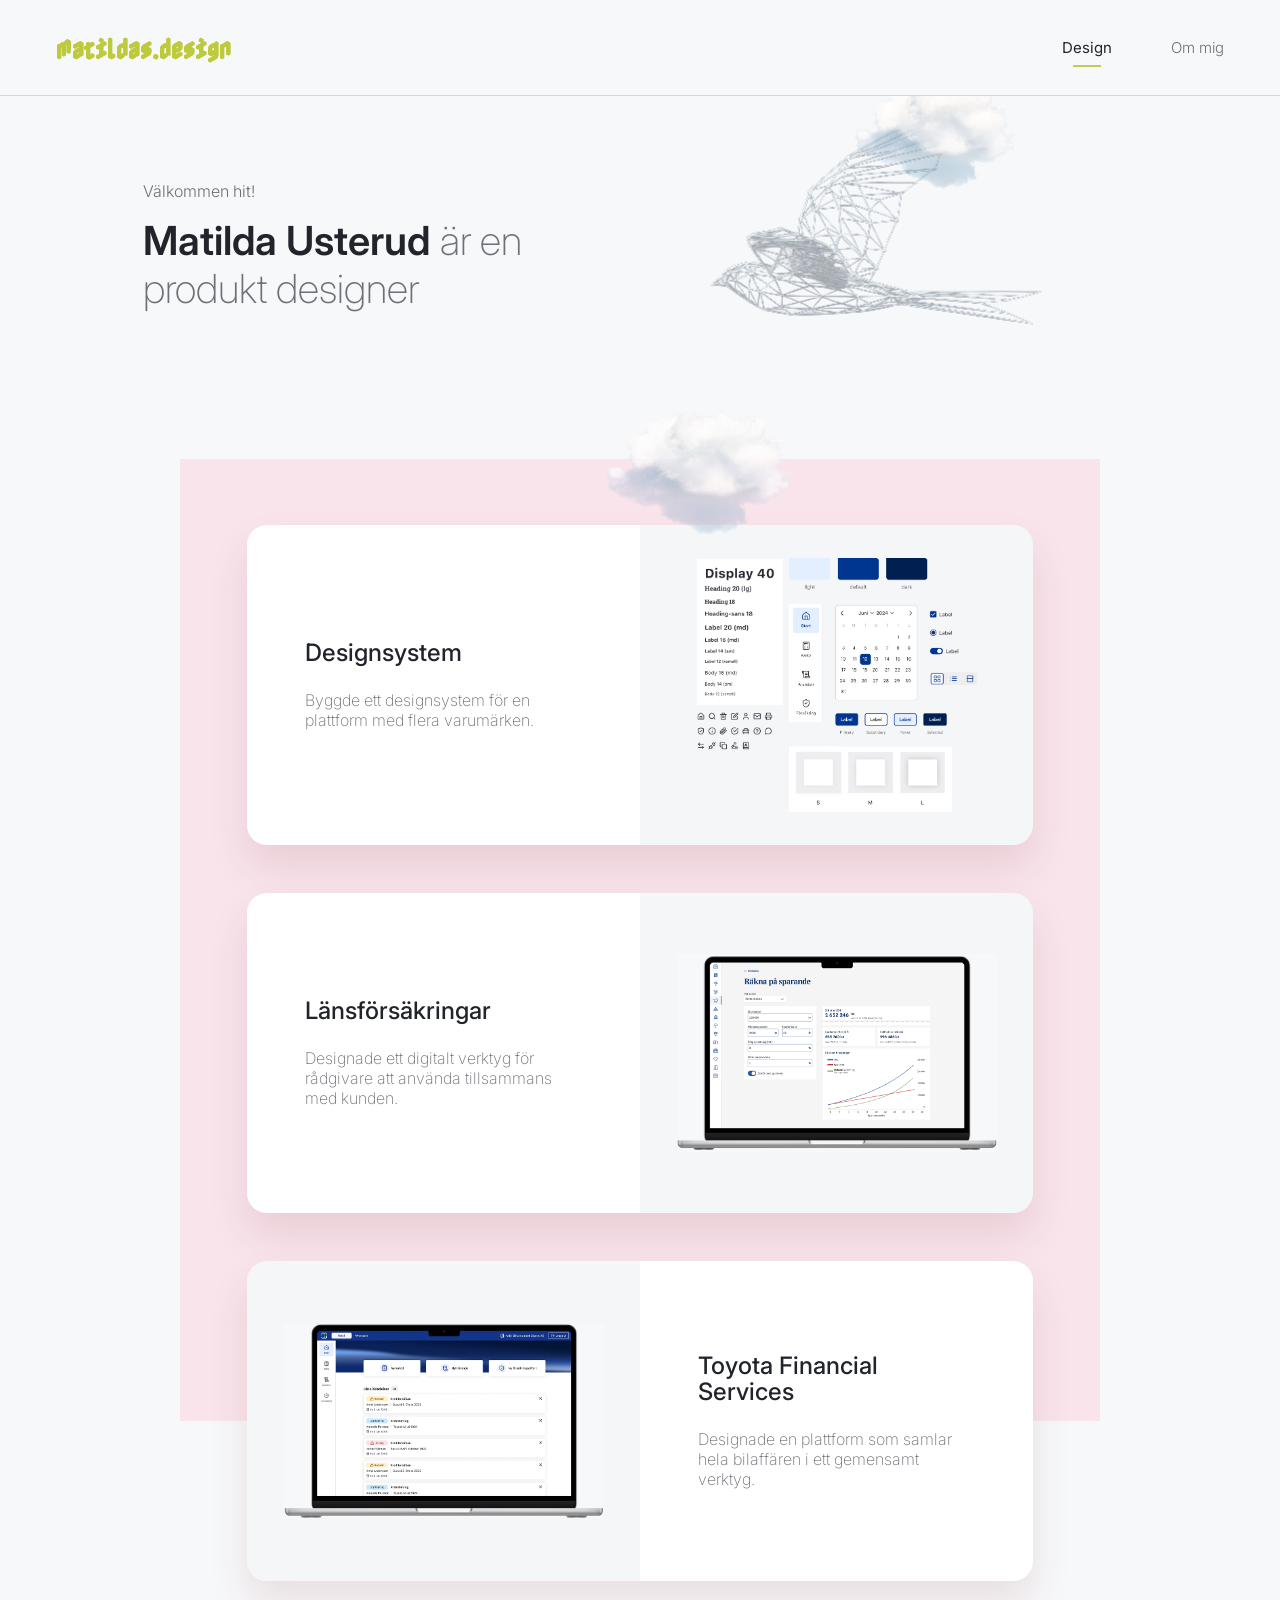
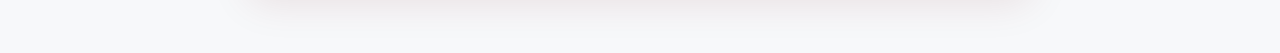
==== commit 31500b9e: "Add design system case study" ====
--- a/index.html
+++ b/index.html
@@ -45,6 +45,16 @@
         <div class="design-backdrop" aria-hidden="true"></div>
         <img class="design-cloud-secondary" src="assets/cloud.png" alt="" aria-hidden="true">
 
+        <a class="project-card" href="designsystem.html" aria-label="Öppna case: Designsystem">
+          <div class="project-copy">
+            <h2>Designsystem</h2>
+            <p>Byggde ett designsystem för en plattform med flera varumärken.</p>
+          </div>
+          <div class="project-media project-media-design-system">
+            <img src="assets/design-system-card.png" alt="Översikt över designsystemets typografi, färger och komponenter">
+          </div>
+        </a>
+
         <a class="project-card" href="lansforsakringar.html" aria-label="Öppna case: Länsförsäkringar">
           <div class="project-copy">
             <h2>Länsförsäkringar</h2>
@@ -64,6 +74,7 @@
             <p>Designade en plattform som samlar hela bilaffären i ett gemensamt verktyg.</p>
           </div>
         </a>
+
       </section>
 
     </main>
--- a/styles.css
+++ b/styles.css
@@ -288,7 +288,7 @@
   z-index: 0;
   top: 0;
   width: min(calc(100% - 360px), 1076px);
-  height: 600px;
+  height: 962px;
   background: var(--panel);
 }
 
@@ -362,6 +362,10 @@
   width: min(100%, 320px);
 }
 
+.project-media-design-system img {
+  width: min(100%, 280px);
+}
+
 .about {
   display: grid;
   justify-items: center;
@@ -482,6 +486,7 @@
 .about-talk-page .about-list {
   position: relative;
   z-index: 1;
+  width: min(100% - 48px, 458px);
   min-height: 0;
   gap: 42px;
 }
@@ -1057,6 +1062,206 @@
   width: min(100% - 48px, 820px);
 }
 
+.design-system-case-hero {
+  display: grid;
+  min-height: 0;
+  place-items: center;
+  padding: 80px 0;
+  overflow: hidden;
+  background: var(--blue);
+}
+
+.design-system-case-image {
+  display: block;
+  width: min(100% - 160px, 1460px);
+}
+
+.design-system-tokens {
+  padding: 0 0 112px;
+}
+
+.design-system-tokens-copy {
+  width: min(100% - 48px, 786px);
+  margin: 0 auto;
+}
+
+.design-system-tokens h2 {
+  max-width: 548px;
+  margin: 0 auto 52px;
+  color: #22242c;
+  font-size: 40px;
+  font-weight: 600;
+  line-height: 48px;
+}
+
+.design-system-tokens h3 {
+  max-width: 548px;
+  margin: 0 auto 24px;
+  color: #22242c;
+  font-size: 24px;
+  font-weight: 600;
+  line-height: 32px;
+}
+
+.design-system-tokens p {
+  max-width: 548px;
+  margin: 0 auto;
+  color: #22242c;
+  font-size: 16px;
+  font-weight: 300;
+  line-height: 24px;
+}
+
+.design-system-tokens-image {
+  display: block;
+  width: min(100% - 48px, 1280px);
+  margin: 72px auto 0;
+}
+
+.design-system-semantic {
+  margin-top: 112px;
+}
+
+.design-system-semantic-image {
+  display: block;
+  width: min(100% - 48px, 786px);
+  margin: 72px auto 0;
+}
+
+.design-system-brand {
+  margin-top: 112px;
+}
+
+.design-system-brand p + p {
+  margin-top: 24px;
+}
+
+.design-system-brand-image {
+  display: block;
+  width: min(100% - 48px, 786px);
+  margin: 72px auto 0;
+}
+
+.design-system-components {
+  padding: 0 0 112px;
+}
+
+.design-system-components-copy {
+  width: min(100% - 48px, 786px);
+  margin: 0 auto;
+}
+
+.design-system-components-copy h2,
+.design-system-components-copy p {
+  max-width: 548px;
+  margin-right: auto;
+  margin-left: auto;
+}
+
+.design-system-components h2 {
+  margin-top: 0;
+  margin-bottom: 36px;
+  color: #22242c;
+  font-size: 40px;
+  font-weight: 600;
+  line-height: 48px;
+}
+
+.design-system-components-copy p {
+  margin-top: 0;
+  margin-bottom: 24px;
+  color: #22242c;
+  font-size: 16px;
+  font-weight: 300;
+  line-height: 24px;
+}
+
+.design-system-components-copy p:last-child {
+  margin-bottom: 0;
+}
+
+.design-system-components-image {
+  display: block;
+  width: min(100% - 48px, 786px);
+  margin: 72px auto 0;
+}
+
+.design-system-foundations {
+  padding: 0 0 112px;
+}
+
+.design-system-foundations-copy {
+  width: min(100% - 48px, 786px);
+  margin: 0 auto;
+}
+
+.design-system-foundations-copy h2,
+.design-system-foundations-copy p {
+  max-width: 548px;
+  margin-right: auto;
+  margin-left: auto;
+}
+
+.design-system-foundations h2 {
+  margin-top: 0;
+  margin-bottom: 36px;
+  color: #22242c;
+  font-size: 40px;
+  font-weight: 600;
+  line-height: 48px;
+}
+
+.design-system-foundations p {
+  margin-top: 0;
+  margin-bottom: 0;
+  color: #22242c;
+  font-size: 16px;
+  font-weight: 300;
+  line-height: 24px;
+}
+
+.design-system-foundations-image {
+  display: block;
+  width: min(100% - 48px, 786px);
+  margin: 72px auto 0;
+}
+
+.design-system-result {
+  padding: 0 0 112px;
+}
+
+.design-system-result-copy {
+  width: min(100% - 48px, 786px);
+  margin: 0 auto;
+}
+
+.design-system-result-copy h2,
+.design-system-result-copy p {
+  max-width: 650px;
+  margin-right: auto;
+  margin-left: auto;
+}
+
+.design-system-result h2 {
+  margin: 0 auto 36px;
+  color: #22242c;
+  font-size: 40px;
+  font-weight: 600;
+  line-height: 48px;
+}
+
+.design-system-result p {
+  margin: 0 auto;
+  color: #22242c;
+  font-size: 16px;
+  font-weight: 300;
+  line-height: 24px;
+}
+
+.design-system-result p + p {
+  margin-top: 40px;
+}
+
 .tfs-case-copy {
   width: min(100% - 48px, 786px);
   margin: 0 auto;
@@ -1337,10 +1542,6 @@
   display: block;
   max-width: 100%;
   height: auto;
-}
-
-.tfs-variables-image {
-  width: min(100%, 556px);
 }
 
 .tfs-design-system-image {
@@ -1481,6 +1682,11 @@
     min-height: 420px;
   }
 
+  .design-system-case-hero {
+    min-height: 0;
+    padding: 64px 0;
+  }
+
   .lf-case-images {
     height: 276px;
   }
@@ -1751,6 +1957,90 @@
     min-height: 330px;
   }
 
+  .design-system-case-hero {
+    min-height: 0;
+    padding: 48px 0;
+  }
+
+  .design-system-case-image {
+    width: min(100% - 32px, 520px);
+  }
+
+  .design-system-tokens {
+    padding-bottom: 64px;
+  }
+
+  .design-system-tokens h2 {
+    margin-bottom: 40px;
+    font-size: 32px;
+    line-height: 40px;
+  }
+
+  .design-system-tokens h3 {
+    font-size: 22px;
+    line-height: 30px;
+  }
+
+  .design-system-tokens-image {
+    width: 100%;
+    margin-top: 48px;
+  }
+
+  .design-system-semantic {
+    margin-top: 72px;
+  }
+
+  .design-system-semantic-image {
+    width: 100%;
+    margin-top: 48px;
+  }
+
+  .design-system-brand {
+    margin-top: 72px;
+  }
+
+  .design-system-brand-image {
+    width: 100%;
+    margin-top: 48px;
+  }
+
+  .design-system-components {
+    padding-bottom: 64px;
+  }
+
+  .design-system-components h2 {
+    font-size: 32px;
+    line-height: 40px;
+  }
+
+  .design-system-components-image {
+    width: 100%;
+    margin-top: 48px;
+  }
+
+  .design-system-foundations {
+    padding-bottom: 64px;
+  }
+
+  .design-system-foundations h2 {
+    font-size: 32px;
+    line-height: 40px;
+  }
+
+  .design-system-foundations-image {
+    width: 100%;
+    margin-top: 48px;
+  }
+
+  .design-system-result {
+    padding-bottom: 64px;
+  }
+
+  .design-system-result h2 {
+    font-size: 32px;
+    line-height: 40px;
+  }
+
   .tfs-case-copy {
     padding: 42px 0 64px;
   }
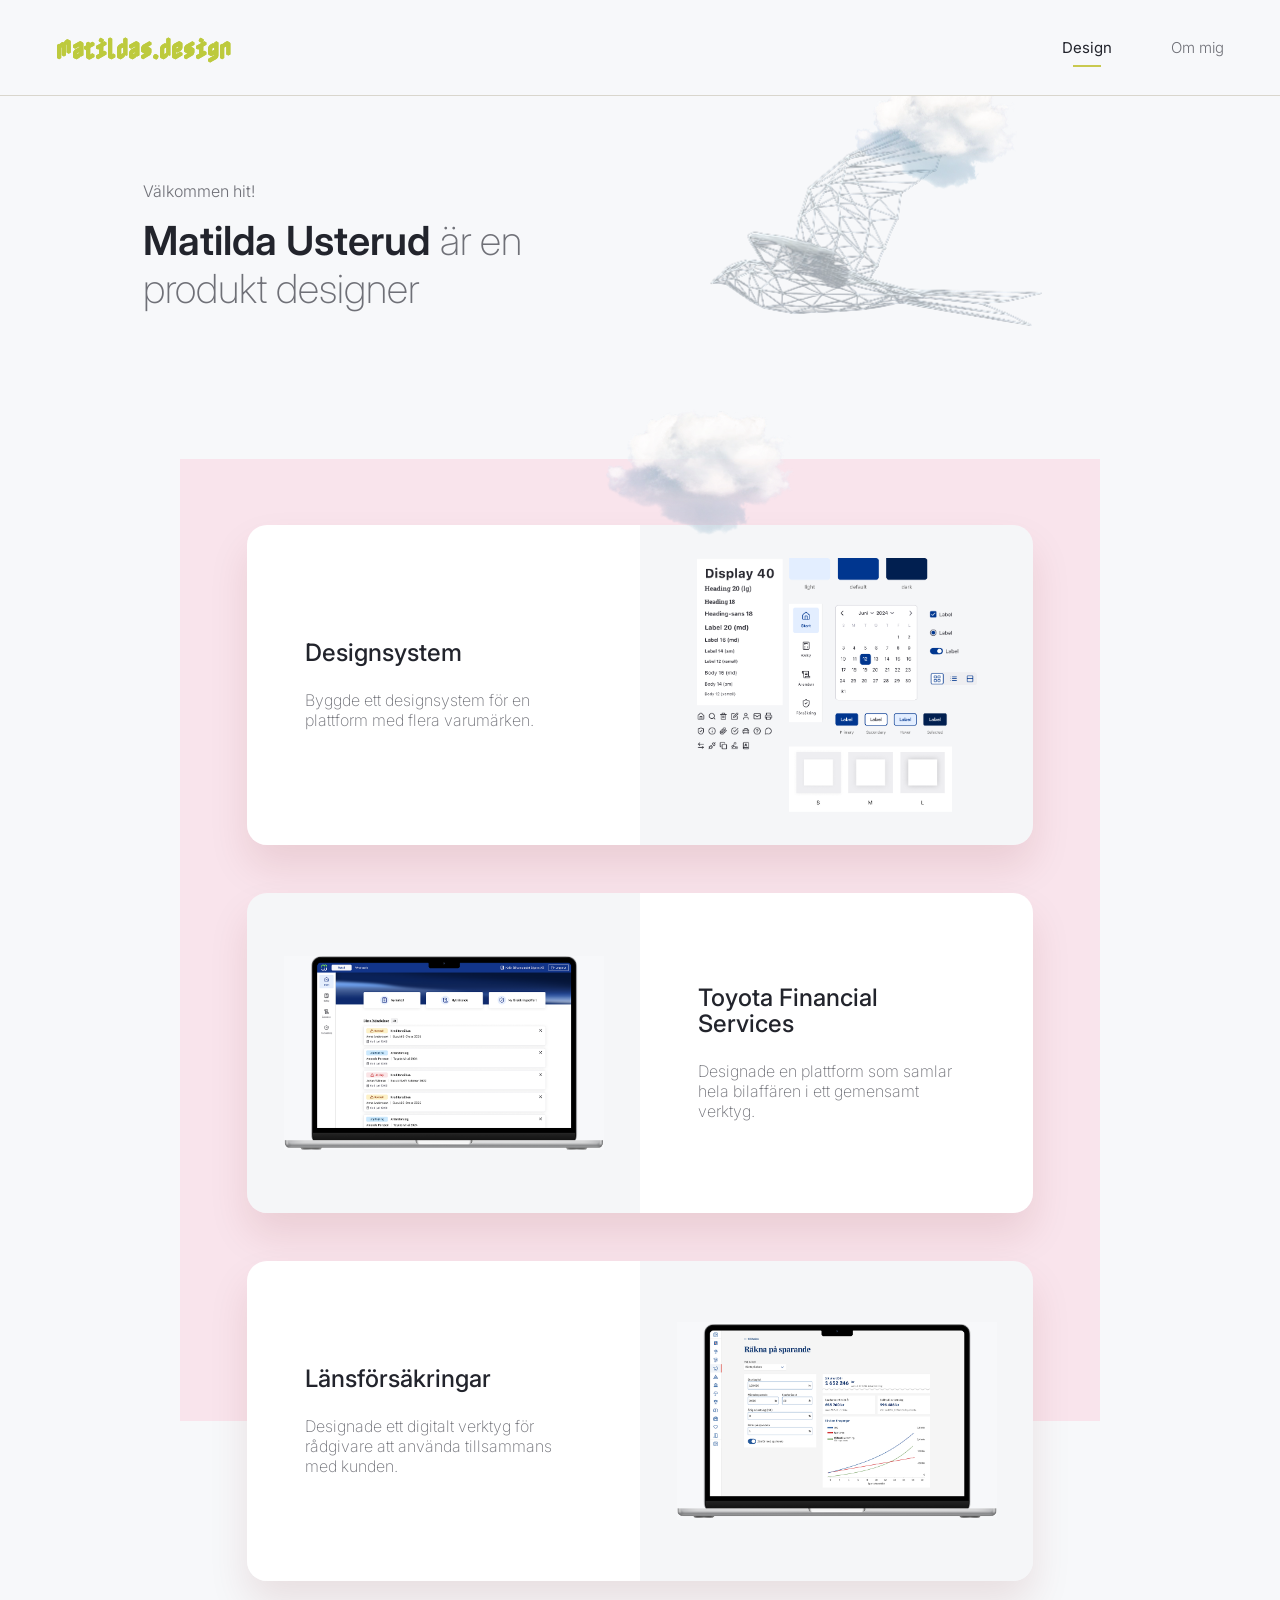
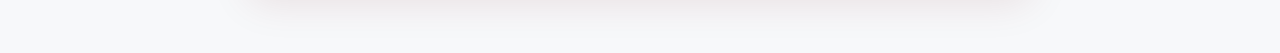
==== commit f6f81650: "Refine design system case content" ====
--- a/index.html
+++ b/index.html
@@ -55,6 +55,16 @@
           </div>
         </a>
 
+        <a class="project-card project-card-reverse" href="toyota-financial-services.html" aria-label="Öppna case: Toyota Financial Services">
+          <div class="project-media">
+            <img src="assets/toyota-laptop-3x.png" alt="Laptop med gränssnitt för Toyota Financial Services">
+          </div>
+          <div class="project-copy">
+            <h2>Toyota Financial Services</h2>
+            <p>Designade en plattform som samlar hela bilaffären i ett gemensamt verktyg.</p>
+          </div>
+        </a>
+
         <a class="project-card" href="lansforsakringar.html" aria-label="Öppna case: Länsförsäkringar">
           <div class="project-copy">
             <h2>Länsförsäkringar</h2>
@@ -62,16 +72,6 @@
           </div>
           <div class="project-media">
             <img src="assets/lf-laptop-3x.png" alt="Laptop med gränssnitt för Länsförsäkringar">
-          </div>
-        </a>
-
-        <a class="project-card project-card-reverse" href="toyota-financial-services.html" aria-label="Öppna case: Toyota Financial Services">
-          <div class="project-media">
-            <img src="assets/toyota-laptop-3x.png" alt="Laptop med gränssnitt för Toyota Financial Services">
-          </div>
-          <div class="project-copy">
-            <h2>Toyota Financial Services</h2>
-            <p>Designade en plattform som samlar hela bilaffären i ett gemensamt verktyg.</p>
           </div>
         </a>
 
--- a/styles.css
+++ b/styles.css
@@ -1684,7 +1684,40 @@
 
   .design-system-case-hero {
     min-height: 0;
-    padding: 64px 0;
+    box-sizing: border-box;
+    padding: 64px 24px;
+  }
+
+  .design-system-case {
+    overflow-x: hidden;
+  }
+
+  .design-system-case-image,
+  .design-system-tokens-image,
+  .design-system-semantic-image,
+  .design-system-brand-image,
+  .design-system-components-image,
+  .design-system-foundations-image {
+    width: 100%;
+  }
+
+  .design-system-case .tfs-case-copy,
+  .design-system-tokens-copy,
+  .design-system-components-copy,
+  .design-system-foundations-copy,
+  .design-system-result-copy {
+    box-sizing: border-box;
+    width: 100%;
+  }
+
+  .design-system-case .tfs-case-copy,
+  .design-system-tokens,
+  .design-system-components,
+  .design-system-foundations,
+  .design-system-result {
+    box-sizing: border-box;
+    padding-right: 24px;
+    padding-left: 24px;
   }
 
   .lf-case-images {
@@ -1959,21 +1992,52 @@
 
   .design-system-case-hero {
     min-height: 0;
-    padding: 48px 0;
+    box-sizing: border-box;
+    padding: 32px 16px;
   }
 
   .design-system-case-image {
-    width: min(100% - 32px, 520px);
+    width: 100%;
+  }
+
+  .design-system-case {
+    overflow-x: hidden;
+  }
+
+  .design-system-tokens-copy,
+  .design-system-components-copy,
+  .design-system-foundations-copy,
+  .design-system-result-copy {
+    width: 100%;
+  }
+
+  .design-system-case .tfs-case-copy {
+    box-sizing: border-box;
+    width: 100%;
+    padding: 40px 20px 64px;
+  }
+
+  .design-system-case .tfs-case-copy h1 {
+    overflow-wrap: break-word;
+    font-size: 30px;
+    line-height: 38px;
+  }
+
+  .design-system-case .tfs-case-lead {
+    margin-bottom: 28px;
+    font-size: 19px;
+    line-height: 26px;
   }
 
   .design-system-tokens {
-    padding-bottom: 64px;
+    box-sizing: border-box;
+    padding: 0 20px 64px;
   }
 
   .design-system-tokens h2 {
-    margin-bottom: 40px;
-    font-size: 32px;
-    line-height: 40px;
+    margin-bottom: 32px;
+    font-size: 30px;
+    line-height: 38px;
   }
 
   .design-system-tokens h3 {
@@ -1983,7 +2047,7 @@
 
   .design-system-tokens-image {
     width: 100%;
-    margin-top: 48px;
+    margin-top: 40px;
   }
 
   .design-system-semantic {
@@ -1992,7 +2056,7 @@
 
   .design-system-semantic-image {
     width: 100%;
-    margin-top: 48px;
+    margin-top: 40px;
   }
 
   .design-system-brand {
@@ -2001,44 +2065,55 @@
 
   .design-system-brand-image {
     width: 100%;
-    margin-top: 48px;
+    margin-top: 40px;
   }
 
   .design-system-components {
-    padding-bottom: 64px;
+    box-sizing: border-box;
+    padding: 0 20px 64px;
   }
 
   .design-system-components h2 {
-    font-size: 32px;
-    line-height: 40px;
+    margin-bottom: 28px;
+    font-size: 30px;
+    line-height: 38px;
   }
 
   .design-system-components-image {
     width: 100%;
-    margin-top: 48px;
+    margin-top: 40px;
   }
 
   .design-system-foundations {
-    padding-bottom: 64px;
+    box-sizing: border-box;
+    padding: 0 20px 64px;
   }
 
   .design-system-foundations h2 {
-    font-size: 32px;
-    line-height: 40px;
+    margin-bottom: 28px;
+    font-size: 30px;
+    line-height: 38px;
   }
 
   .design-system-foundations-image {
     width: 100%;
-    margin-top: 48px;
+    margin-top: 40px;
   }
 
   .design-system-result {
-    padding-bottom: 64px;
+    box-sizing: border-box;
+    padding: 0 20px 64px;
   }
 
   .design-system-result h2 {
-    font-size: 32px;
-    line-height: 40px;
+    margin-bottom: 28px;
+    overflow-wrap: break-word;
+    font-size: 30px;
+    line-height: 38px;
+  }
+
+  .design-system-result p + p {
+    margin-top: 28px;
   }
 
   .tfs-case-copy {
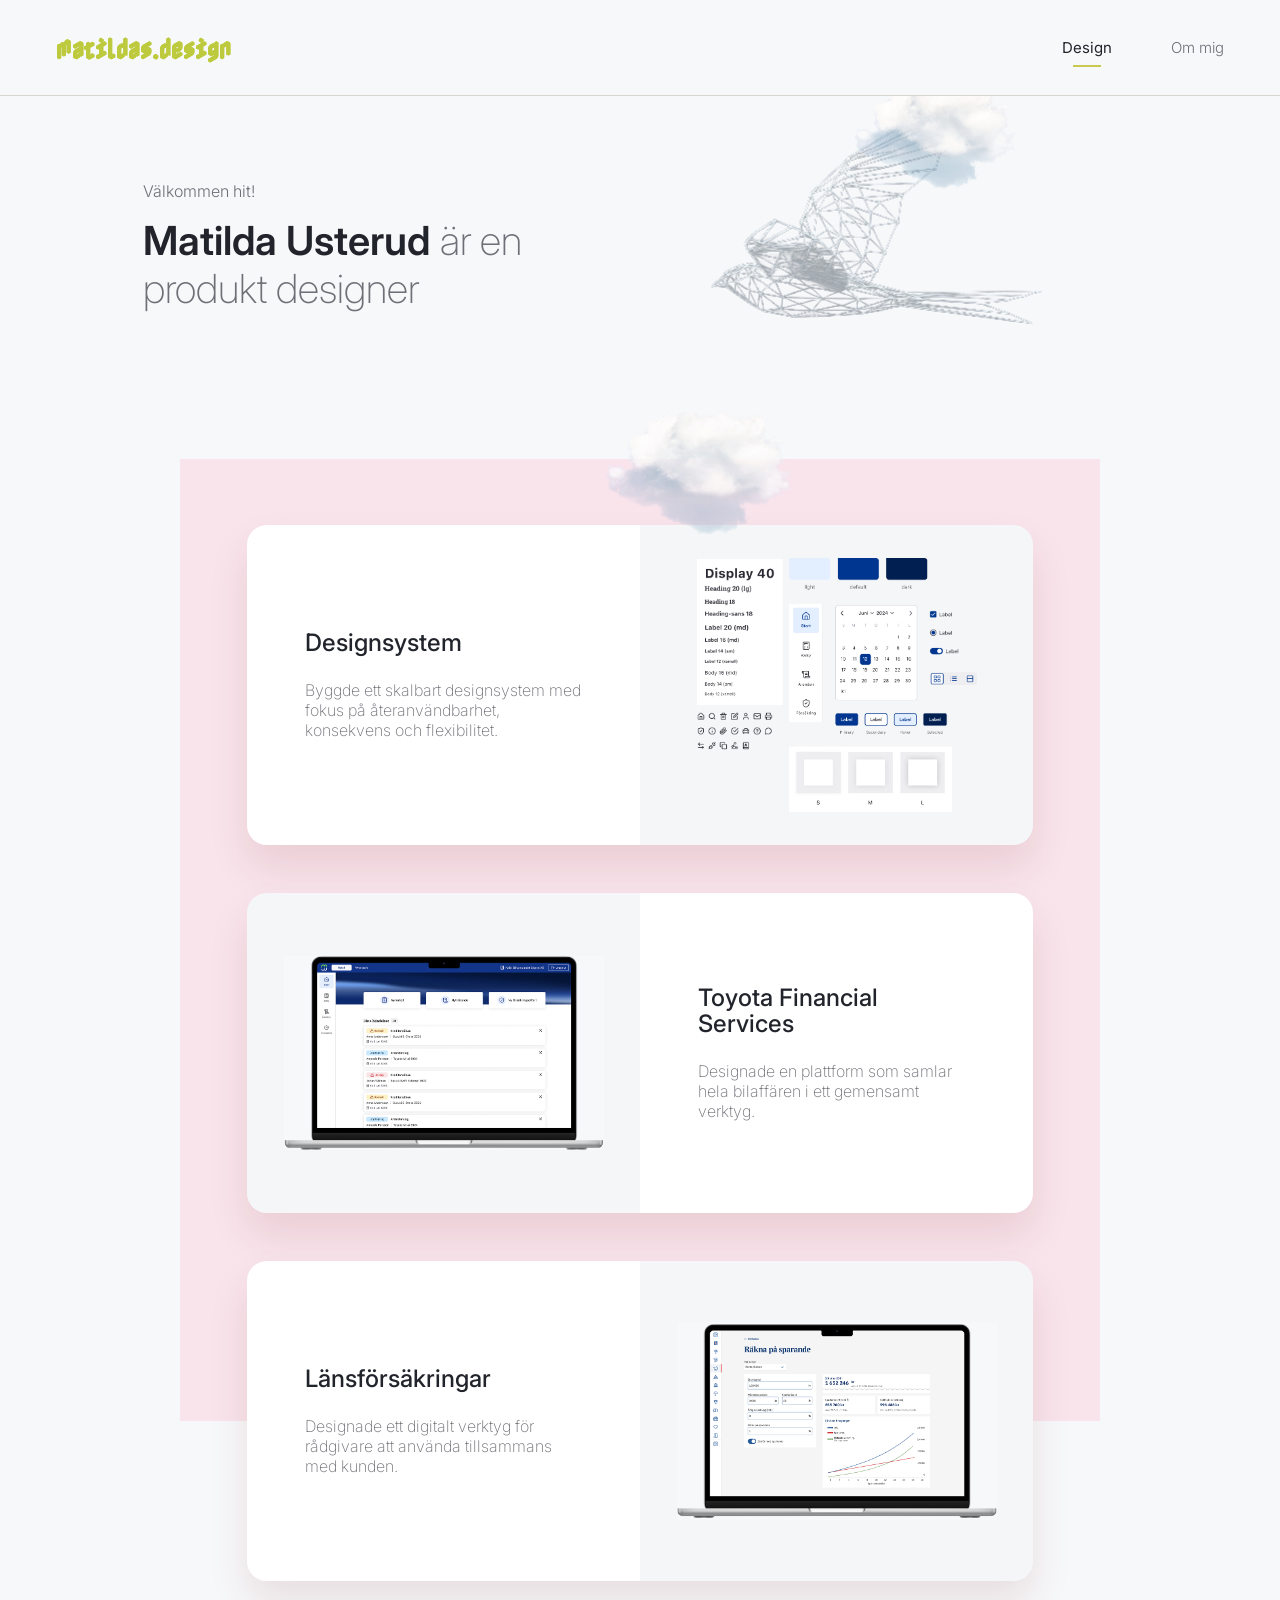
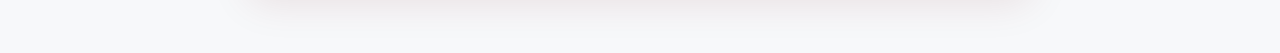
==== commit 617a2325: "Update design system messaging" ====
--- a/index.html
+++ b/index.html
@@ -48,7 +48,7 @@
         <a class="project-card" href="designsystem.html" aria-label="Öppna case: Designsystem">
           <div class="project-copy">
             <h2>Designsystem</h2>
-            <p>Byggde ett designsystem för en plattform med flera varumärken.</p>
+            <p>Byggde ett skalbart designsystem med fokus på återanvändbarhet, konsekvens och flexibilitet.</p>
           </div>
           <div class="project-media project-media-design-system">
             <img src="assets/design-system-card.png" alt="Översikt över designsystemets typografi, färger och komponenter">
--- a/styles.css
+++ b/styles.css
@@ -501,6 +501,32 @@
   overflow: hidden;
 }
 
+@media (min-width: 921px) {
+  .about-talk-page {
+    min-height: 0;
+    padding-bottom: 112px;
+  }
+
+  .about-talk-portrait {
+    bottom: -96px;
+    right: calc(50% + 241px);
+    left: auto;
+    width: 520px;
+  }
+
+  .about-talk-page + .recommendations {
+    margin-top: 0;
+    padding-top: 112px;
+    padding-bottom: 160px;
+  }
+}
+
+@media (min-width: 921px) and (max-width: 1200px) {
+  .about-talk-portrait {
+    width: 300px;
+  }
+}
+
 .recommendations::after {
   content: none;
 }
@@ -1122,6 +1148,10 @@
   margin-top: 112px;
 }
 
+.design-system-semantic p + p {
+  margin-top: 24px;
+}
+
 .design-system-semantic-image {
   display: block;
   width: min(100% - 48px, 786px);
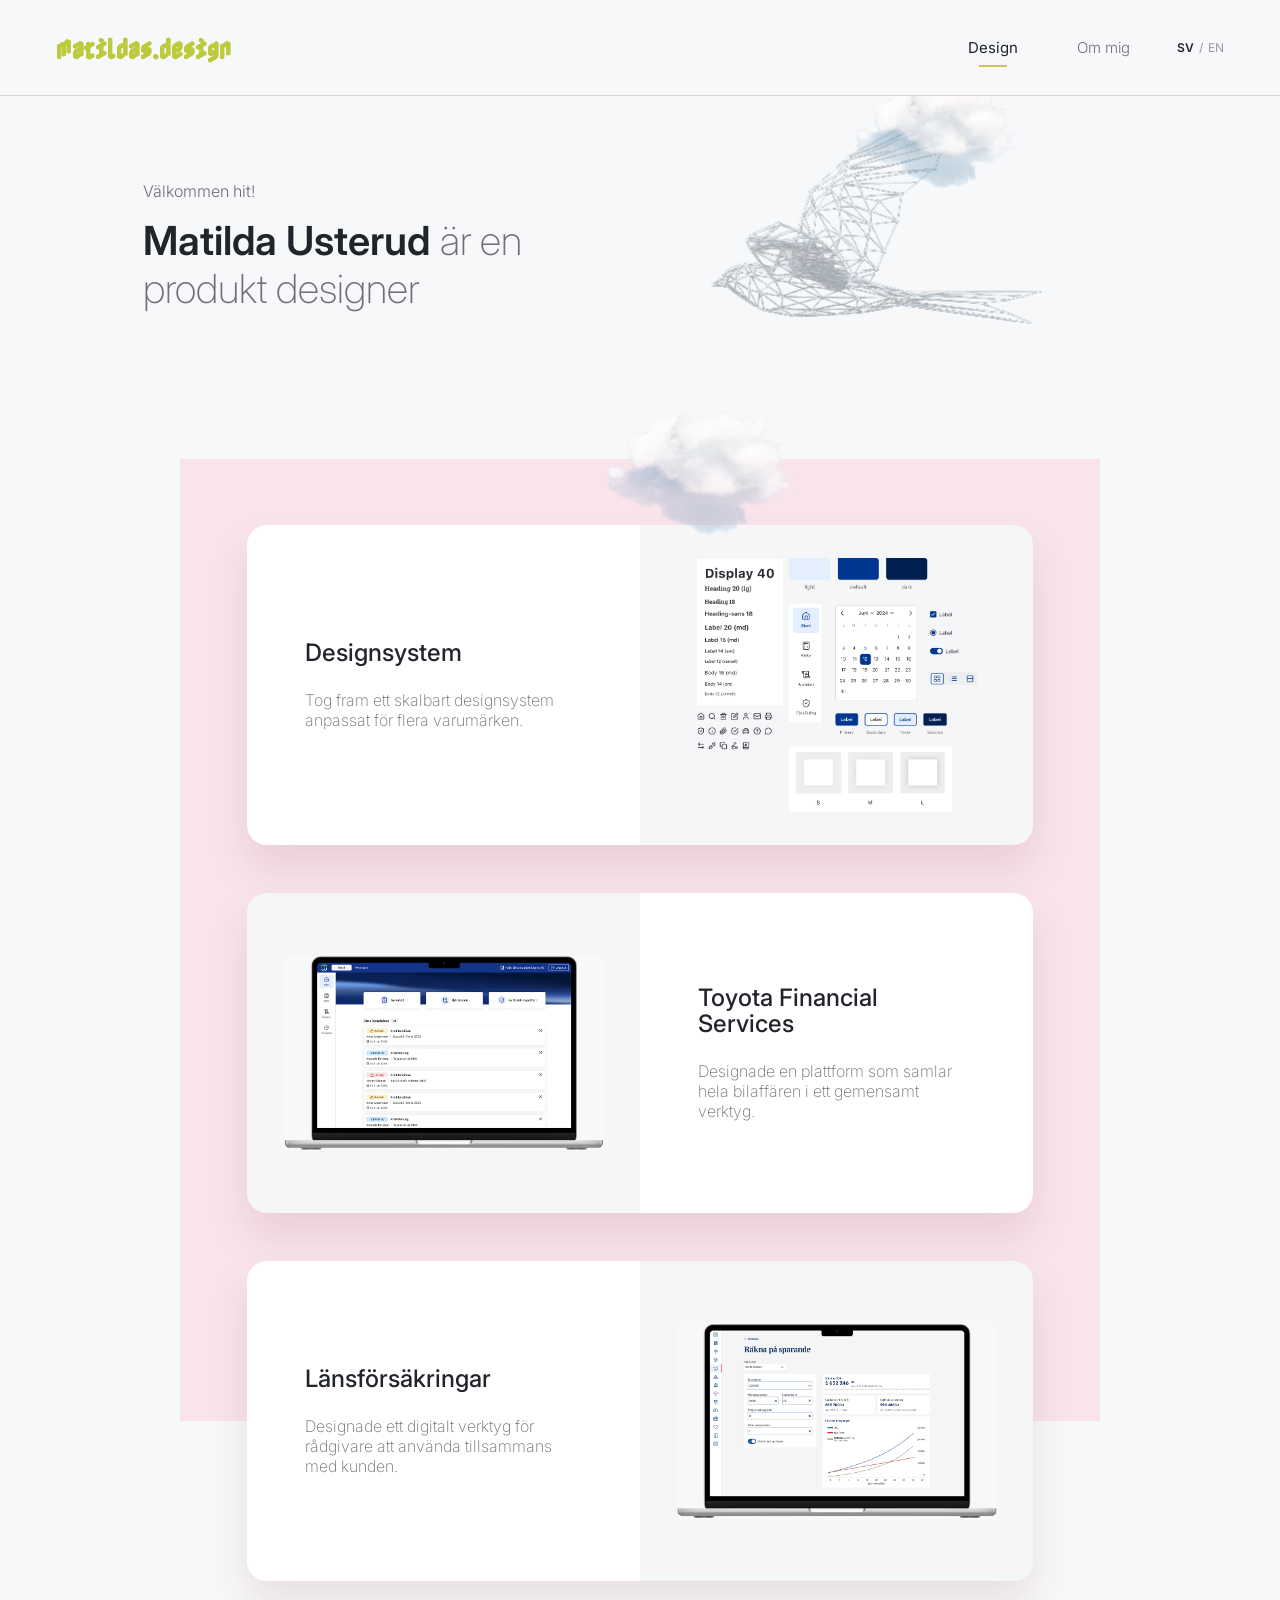
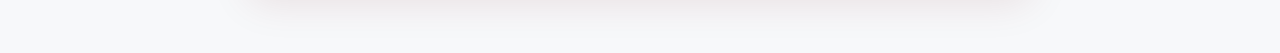
==== commit 55550021: "Add Swedish and English language toggle" ====
--- a/index.html
+++ b/index.html
@@ -48,7 +48,7 @@
         <a class="project-card" href="designsystem.html" aria-label="Öppna case: Designsystem">
           <div class="project-copy">
             <h2>Designsystem</h2>
-            <p>Byggde ett skalbart designsystem med fokus på återanvändbarhet, konsekvens och flexibilitet.</p>
+            <p>Tog fram ett skalbart designsystem anpassat för flera varumärken.</p>
           </div>
           <div class="project-media project-media-design-system">
             <img src="assets/design-system-card.png" alt="Översikt över designsystemets typografi, färger och komponenter">
@@ -141,5 +141,7 @@
       }
     </script>
 
+    <script src="language.js"></script>
+
   </body>
 </html>
--- a/styles.css
+++ b/styles.css
@@ -110,6 +110,42 @@
   content: "";
 }
 
+.language-toggle {
+  display: inline-flex;
+  align-items: center;
+  gap: 5px;
+  margin-left: clamp(-12px, -1vw, 0px);
+  color: #9a9ba1;
+  font-size: 12px;
+  font-weight: 400;
+  white-space: nowrap;
+}
+
+.language-option {
+  appearance: none;
+  border: 0;
+  padding: 6px 0;
+  background: transparent;
+  color: inherit;
+  cursor: pointer;
+  font: inherit;
+}
+
+.language-option:hover,
+.language-option:focus-visible,
+.language-option.is-active {
+  color: #22242c;
+}
+
+.language-option.is-active {
+  font-weight: 600;
+}
+
+.language-option:focus-visible {
+  outline: 2px solid var(--accent);
+  outline-offset: 3px;
+}
+
 .hero {
   position: relative;
   z-index: 2;
@@ -1427,6 +1463,38 @@
   margin: 56px auto 0;
 }
 
+.tfs-scope-flow-image {
+  display: block;
+  width: min(100% - 48px, 786px);
+  margin: 56px auto 0;
+}
+
+.tfs-scope-details {
+  width: min(100% - 48px, 786px);
+  margin: 64px auto 0;
+}
+
+.tfs-scope-details p {
+  max-width: 548px;
+  margin: 0 auto 32px;
+  color: #22242c;
+  font-size: 16px;
+  font-weight: 300;
+  line-height: 24px;
+}
+
+.tfs-scope-details p:last-child {
+  margin-bottom: 0;
+}
+
+.tfs-scope-details strong {
+  font-weight: 600;
+}
+
+.tfs-scope .tfs-challenge-image {
+  width: min(100% - 48px, 786px);
+}
+
 .tfs-magic {
   padding: 0 0 112px;
 }
@@ -1823,8 +1891,14 @@
 
   .site-nav {
     width: auto;
-    gap: 32px;
+    gap: 20px;
     font-size: 14px;
+  }
+
+  .language-toggle {
+    gap: 3px;
+    margin-left: -4px;
+    font-size: 11px;
   }
 
   .hero {
@@ -2193,6 +2267,16 @@
     margin-top: 56px;
   }
 
+  .tfs-scope-flow-image,
+  .tfs-scope .tfs-challenge-image {
+    width: 100%;
+    margin-top: 48px;
+  }
+
+  .tfs-scope-details {
+    margin-top: 48px;
+  }
+
   .tfs-magic {
     padding-bottom: 64px;
   }
@@ -2338,3 +2422,19 @@
     margin-top: 56px;
   }
 }
+
+@media (max-width: 380px) {
+  .site-header {
+    gap: 8px;
+    padding: 12px;
+  }
+
+  .wordmark {
+    font-size: 17px;
+  }
+
+  .site-nav {
+    gap: 12px;
+    font-size: 13px;
+  }
+}
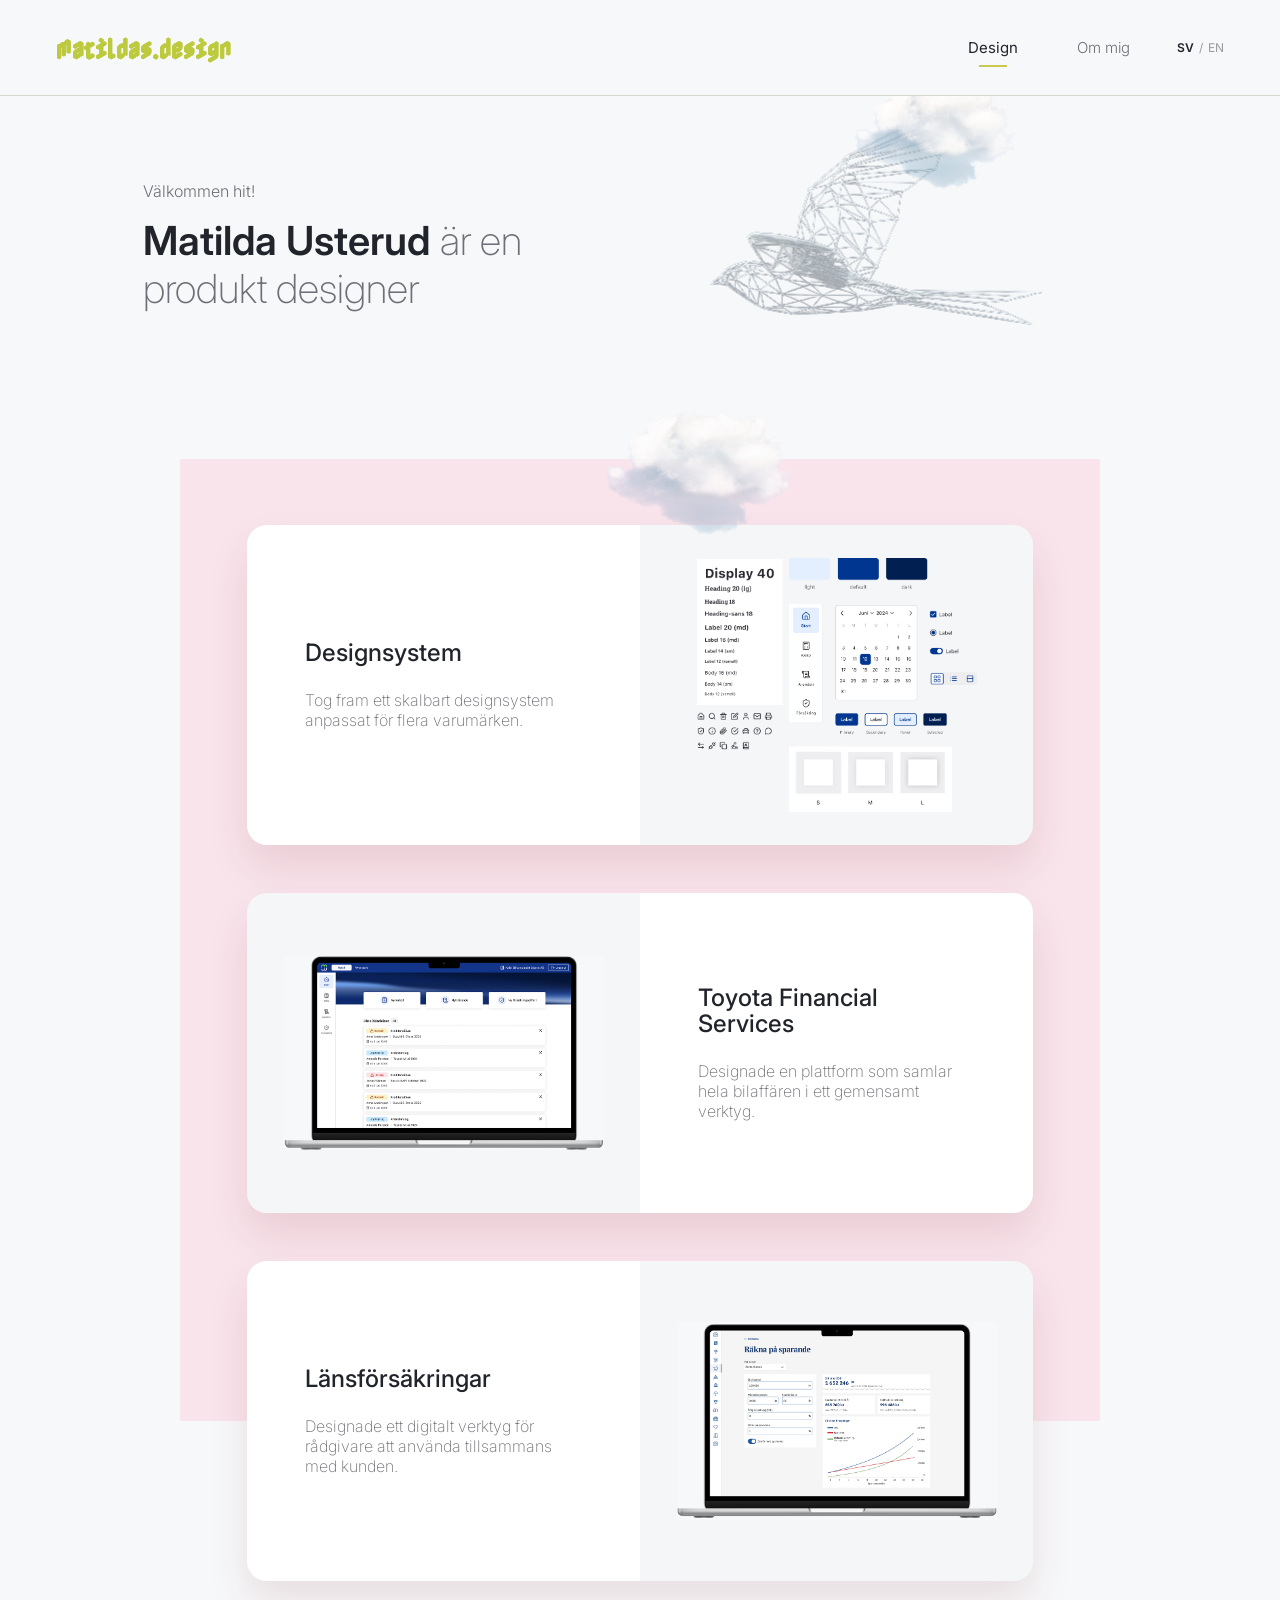
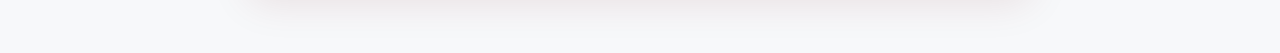
==== commit 8e44e159: "Improve portfolio image loading" ====
--- a/index.html
+++ b/index.html
@@ -32,8 +32,8 @@
         </div>
 
         <div class="hero-portrait hero-bird" aria-label="Animerad flygande wireframe-fågel">
-          <img class="hero-bird-cloud" src="assets/cloud.png" alt="" aria-hidden="true">
-          <img class="hero-bird-cloud hero-bird-cloud-tertiary" src="assets/cloud.png" alt="" aria-hidden="true">
+          <img class="hero-bird-cloud" src="assets/cloud.png" alt="" aria-hidden="true" decoding="async">
+          <img class="hero-bird-cloud hero-bird-cloud-tertiary" src="assets/cloud.png" alt="" aria-hidden="true" decoding="async">
           <video class="hero-bird-video" autoplay muted loop playsinline preload="auto" aria-hidden="true">
             <source src="assets/video/wireframe-bird-transparent.webm?v=10" type="video/webm">
           </video>
@@ -43,7 +43,7 @@
 
       <section class="design" id="design" aria-label="Designcase">
         <div class="design-backdrop" aria-hidden="true"></div>
-        <img class="design-cloud-secondary" src="assets/cloud.png" alt="" aria-hidden="true">
+        <img class="design-cloud-secondary" src="assets/cloud.png" alt="" aria-hidden="true" loading="lazy" decoding="async">
 
         <a class="project-card" href="designsystem.html" aria-label="Öppna case: Designsystem">
           <div class="project-copy">
@@ -51,13 +51,13 @@
             <p>Tog fram ett skalbart designsystem anpassat för flera varumärken.</p>
           </div>
           <div class="project-media project-media-design-system">
-            <img src="assets/design-system-card.png" alt="Översikt över designsystemets typografi, färger och komponenter">
+            <img src="assets/design-system-card.png" alt="Översikt över designsystemets typografi, färger och komponenter" loading="lazy" decoding="async">
           </div>
         </a>
 
         <a class="project-card project-card-reverse" href="toyota-financial-services.html" aria-label="Öppna case: Toyota Financial Services">
           <div class="project-media">
-            <img src="assets/toyota-laptop-3x.png" alt="Laptop med gränssnitt för Toyota Financial Services">
+            <img src="assets/toyota-laptop-3x.png" alt="Laptop med gränssnitt för Toyota Financial Services" loading="lazy" decoding="async">
           </div>
           <div class="project-copy">
             <h2>Toyota Financial Services</h2>
@@ -71,7 +71,7 @@
             <p>Designade ett digitalt verktyg för rådgivare att använda tillsammans med kunden.</p>
           </div>
           <div class="project-media">
-            <img src="assets/lf-laptop-3x.png" alt="Laptop med gränssnitt för Länsförsäkringar">
+            <img src="assets/lf-laptop-3x.png" alt="Laptop med gränssnitt för Länsförsäkringar" loading="lazy" decoding="async">
           </div>
         </a>
 
--- a/styles.css
+++ b/styles.css
@@ -53,6 +53,13 @@
   max-width: 100%;
 }
 
+.tfs-case > section,
+.design-system-case > section,
+.lf-case > section {
+  content-visibility: auto;
+  contain-intrinsic-size: auto 900px;
+}
+
 .site-header {
   position: sticky;
   top: 0;
